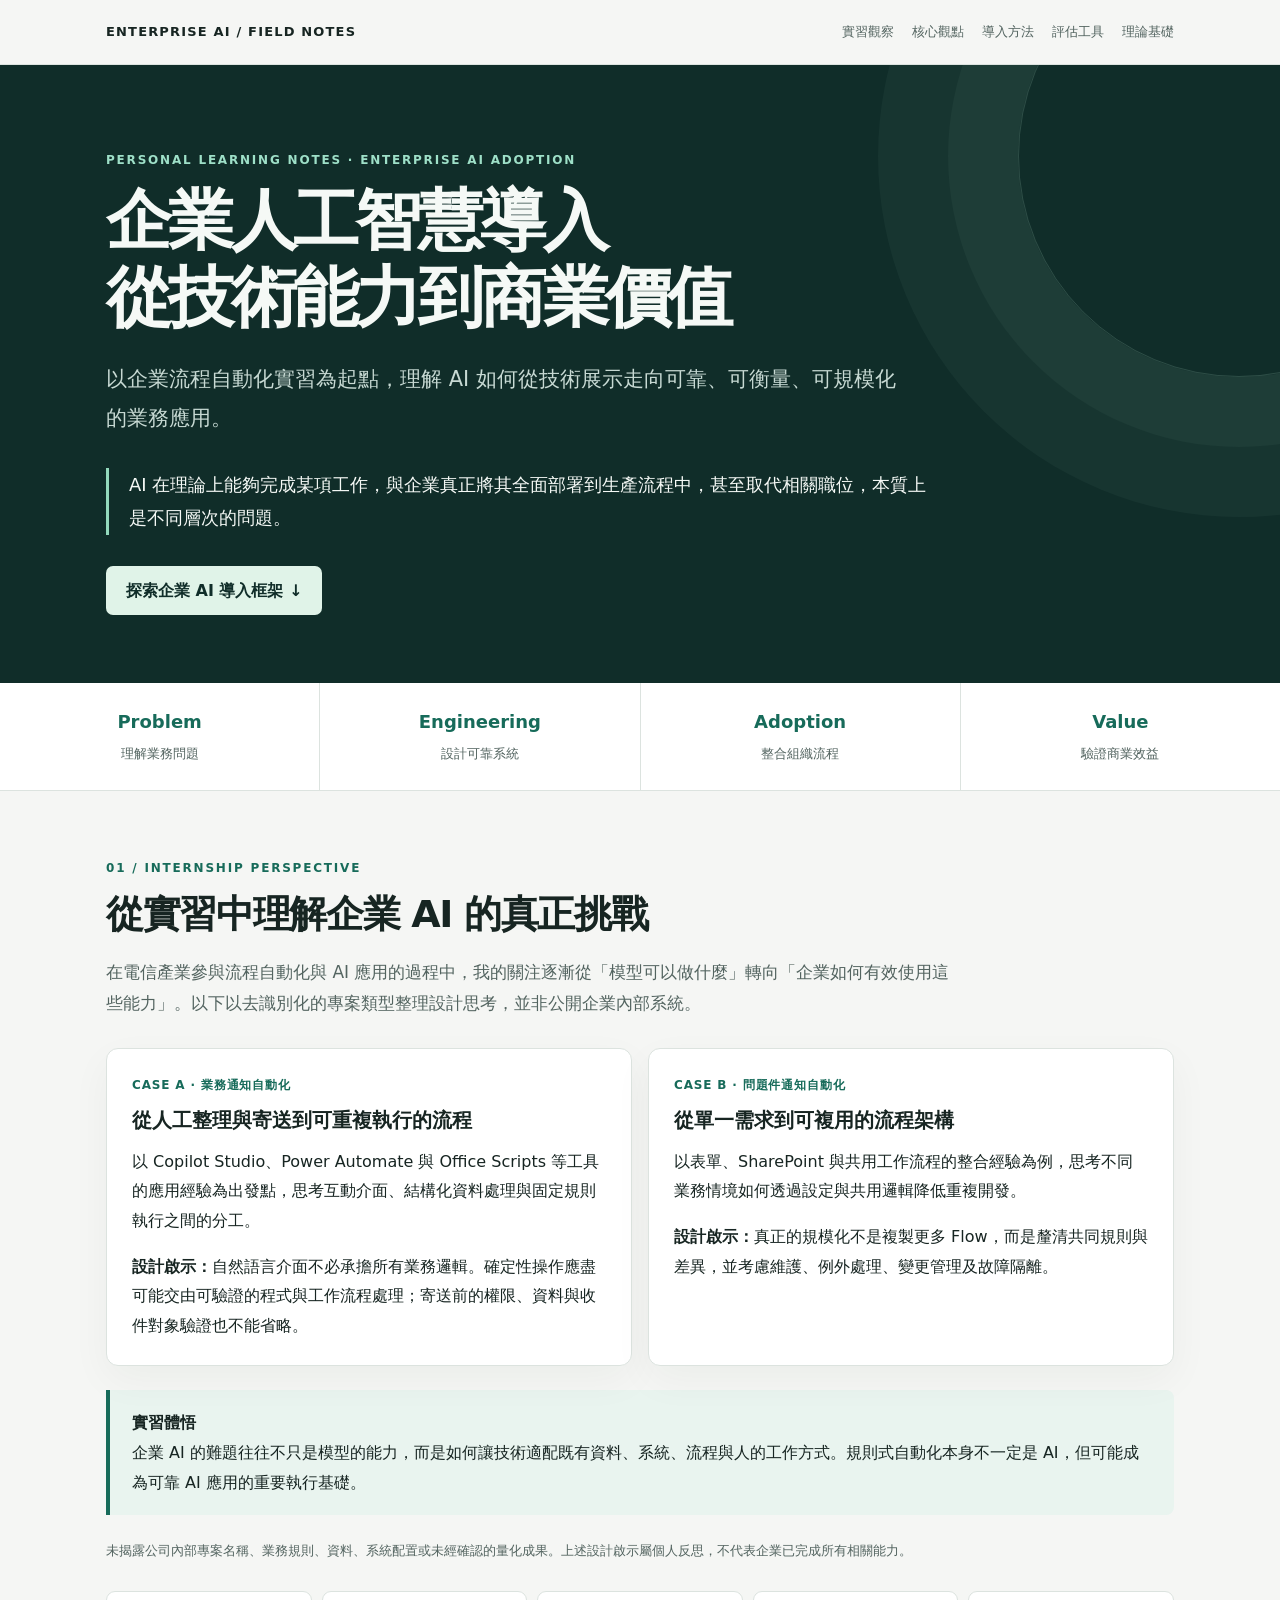
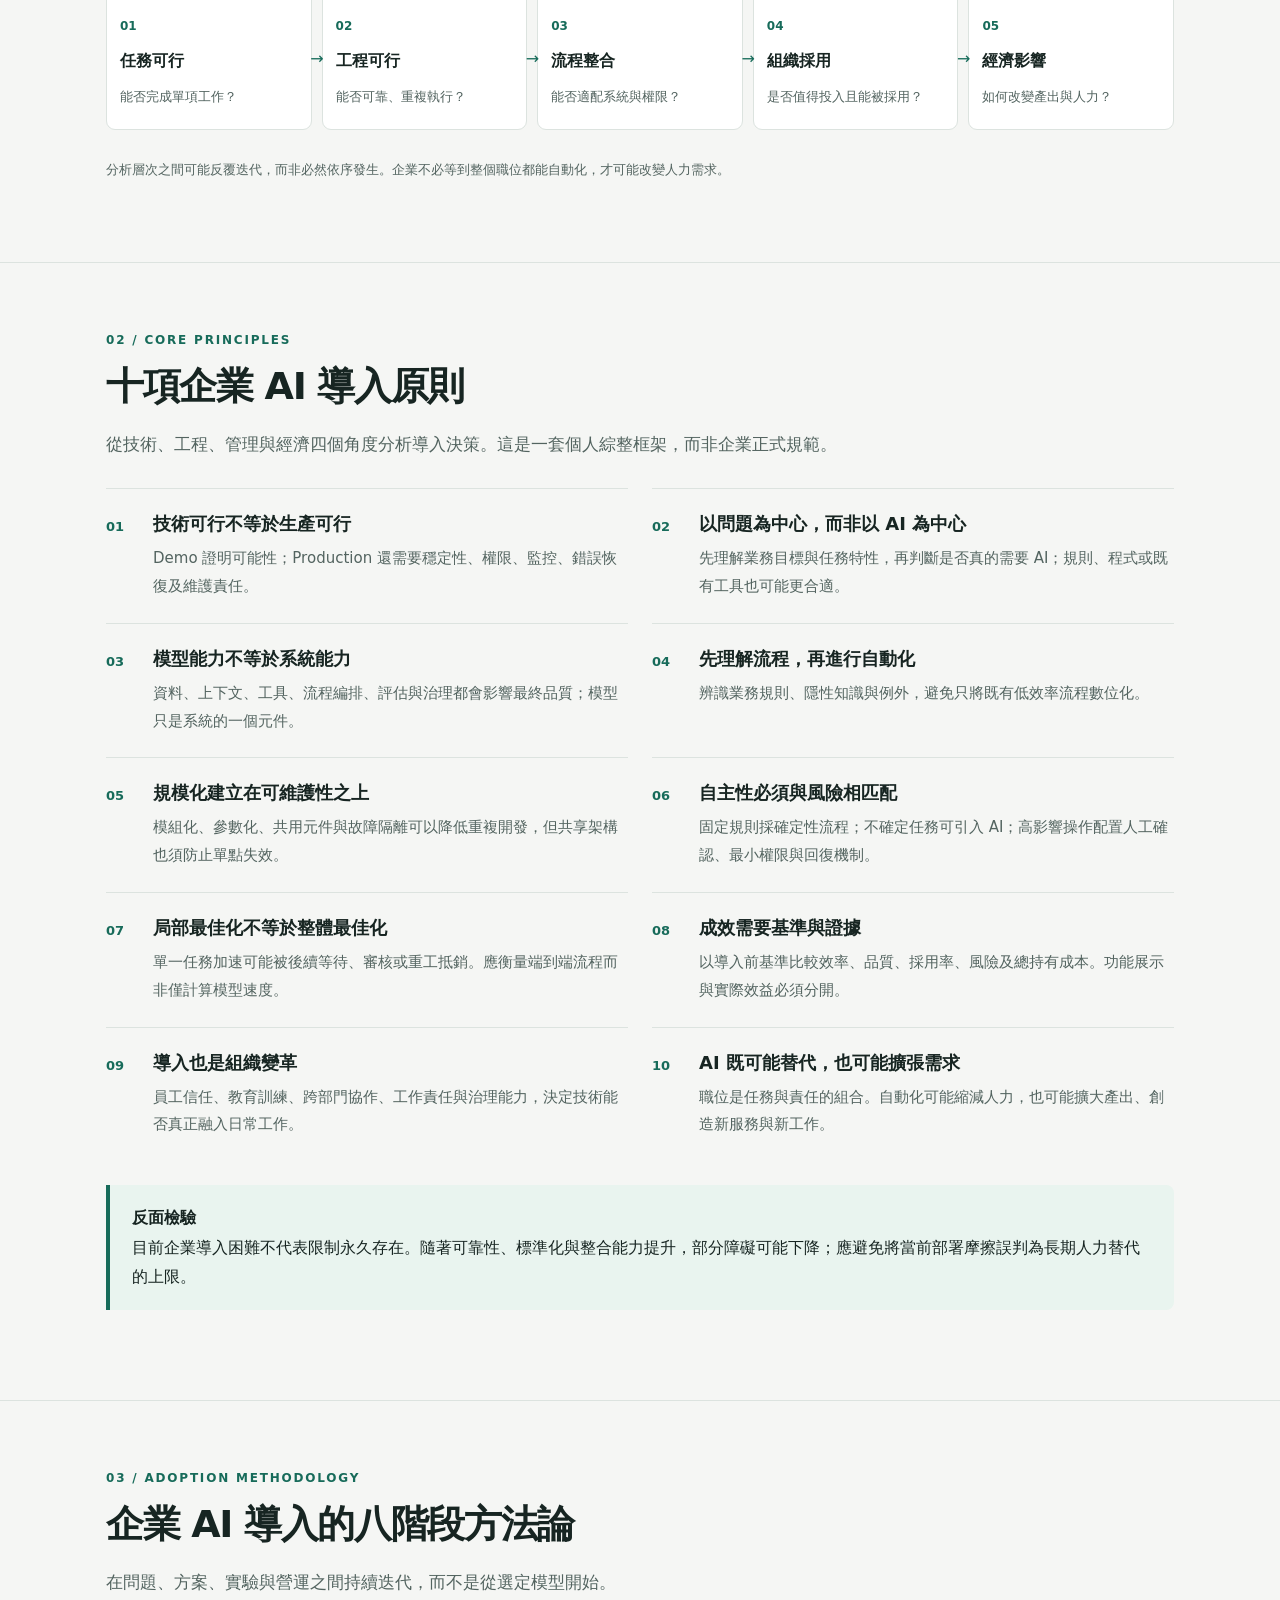
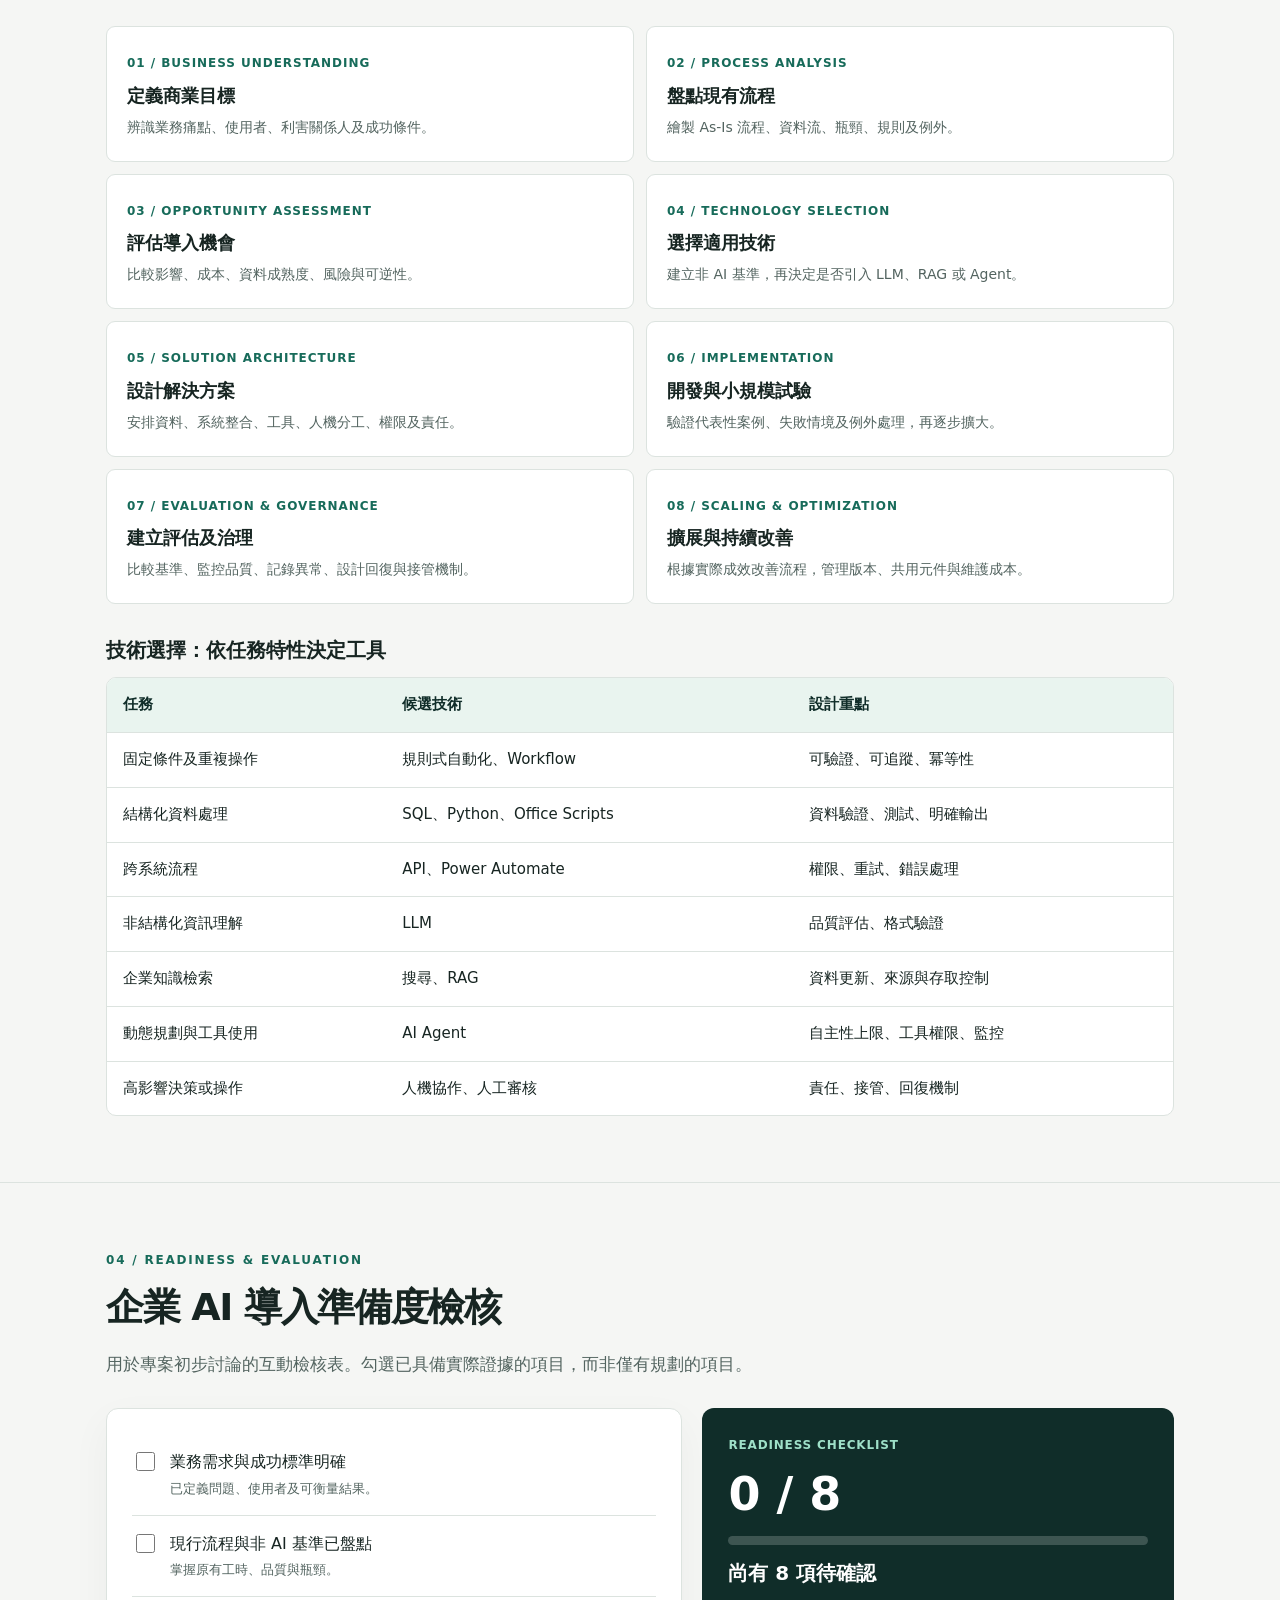
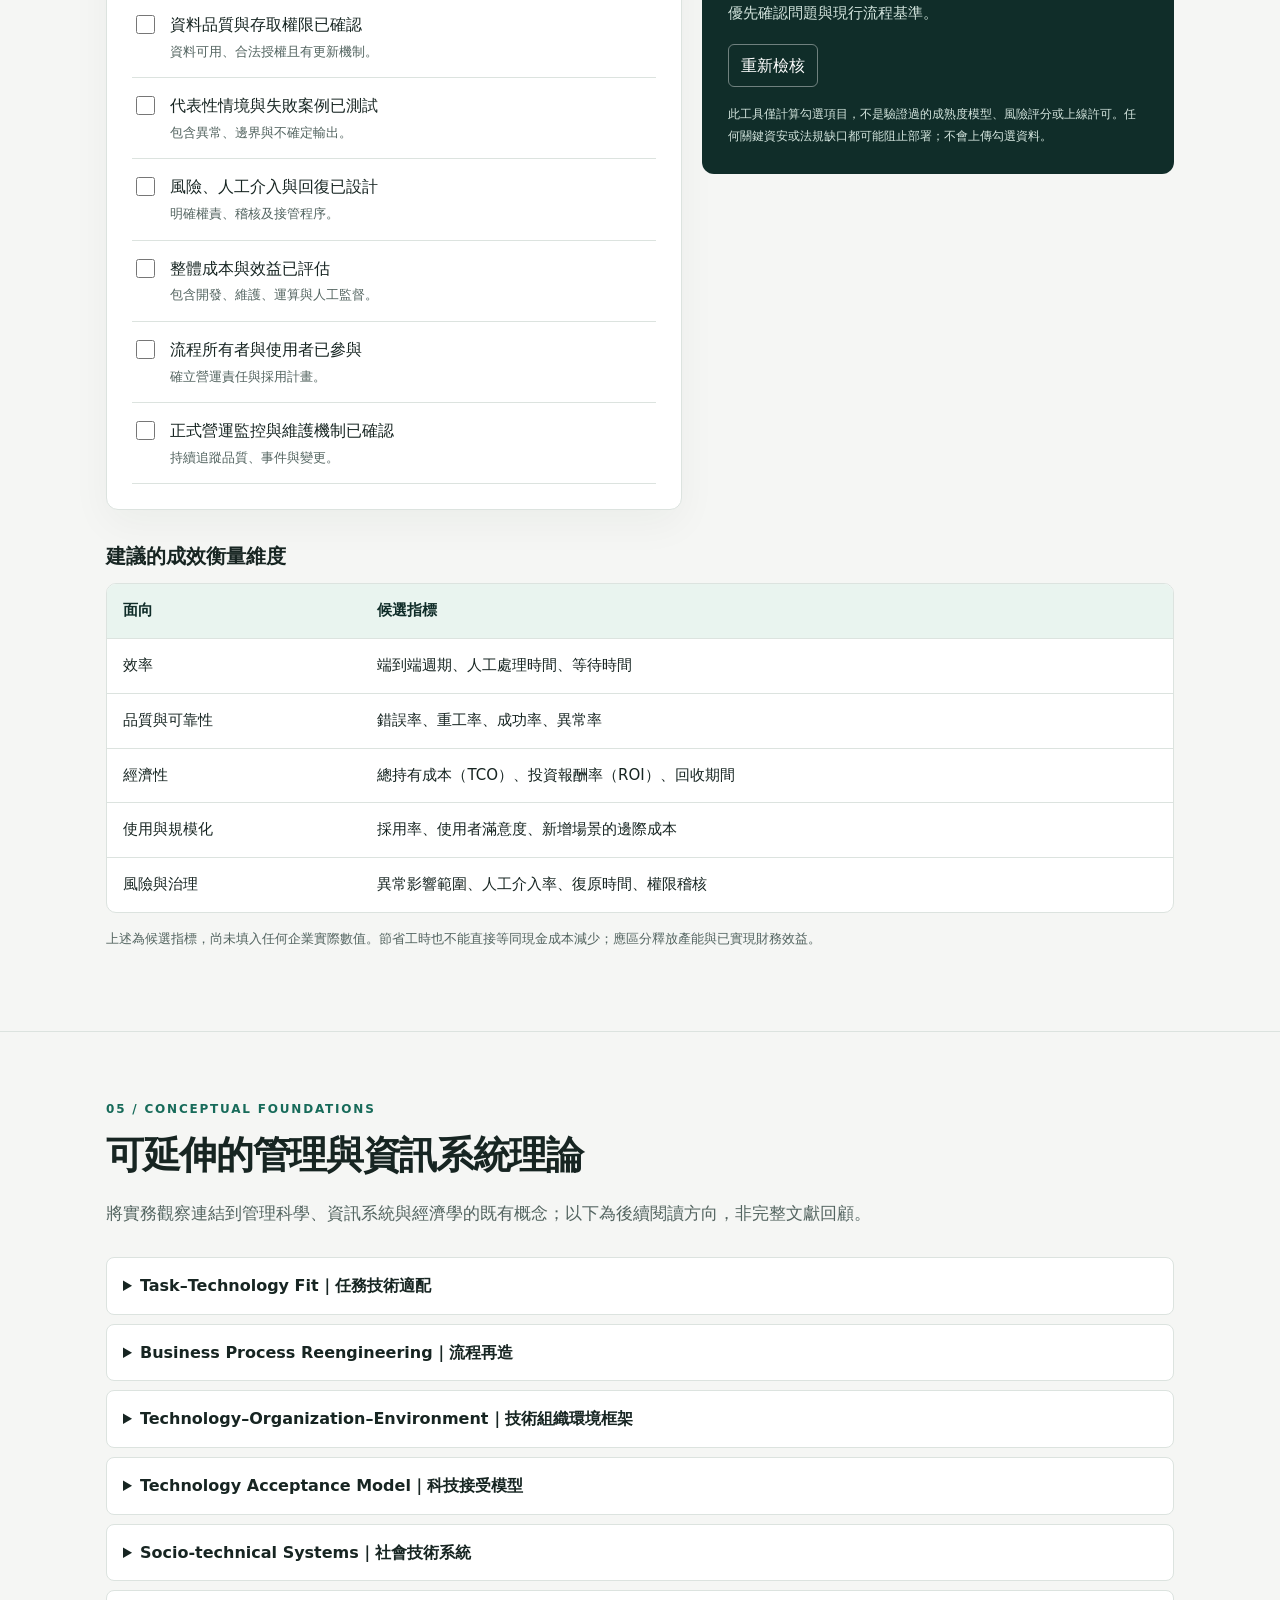
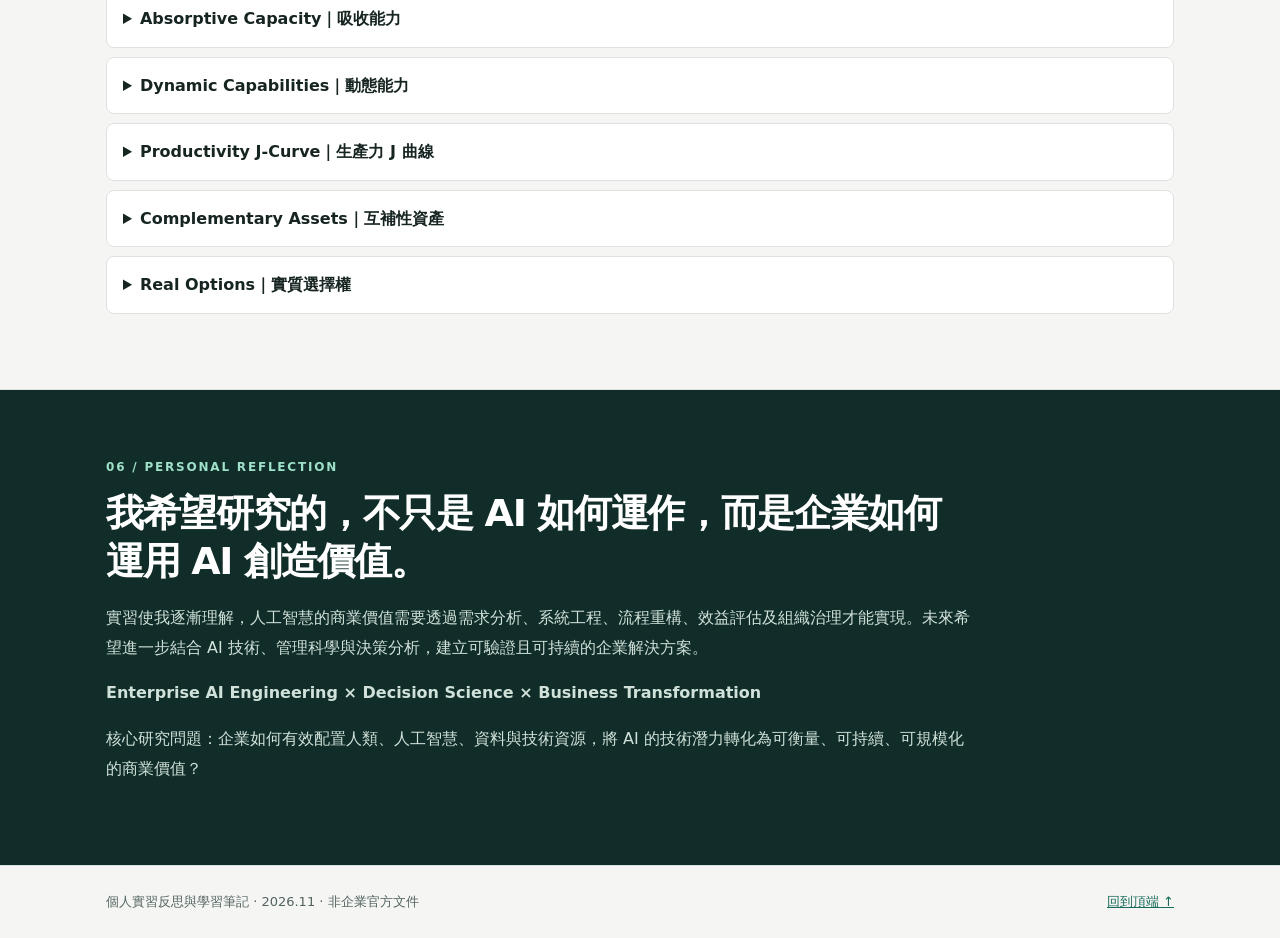
==== enterprise-ai/index.html @ 4b0442d2 "Add enterprise AI adoption reflection and interactive readiness guide" ====
<!doctype html>
<html lang="zh-Hant">
<head>
<meta charset="utf-8"><meta name="viewport" content="width=device-width,initial-scale=1">
<title>企業 AI 導入｜從技術能力到商業價值</title>
<meta name="description" content="從企業流程自動化實習出發，探討人工智慧導入、系統設計、組織變革與商業價值。">
<style>
:root{color-scheme:light;--bg:#f5f6f4;--paper:#fff;--ink:#172522;--muted:#536460;--line:#dce3df;--accent:#176b5a;--dark:#102d29;--pale:#e9f4ef;--warm:#9c5a27;--shadow:0 14px 40px #1725220b}
*{box-sizing:border-box}html{scroll-behavior:smooth;scroll-padding-top:80px}body{margin:0;font:16px/1.85 system-ui,-apple-system,"Noto Sans TC","Microsoft JhengHei",sans-serif;background:var(--bg);color:var(--ink)}a{color:var(--accent)}button,input,select{font:inherit}button:focus-visible,a:focus-visible,input:focus-visible{outline:3px solid #c88640;outline-offset:3px}.wrap{max-width:1120px;margin:auto;padding:0 26px}.top{position:sticky;top:0;z-index:5;background:#f5f6f4f5;border-bottom:1px solid var(--line);backdrop-filter:blur(12px)}.nav{display:flex;justify-content:space-between;align-items:center;gap:20px;min-height:64px}.brand{font-size:13px;font-weight:800;letter-spacing:.09em;color:var(--ink);text-decoration:none;white-space:nowrap}.links{display:flex;gap:18px;overflow:auto;white-space:nowrap}.links a{font-size:13px;color:var(--muted);text-decoration:none}.links a:hover{color:var(--accent)}.hero{background:var(--dark);color:#f5f9f6;padding:84px 0 68px;position:relative;overflow:hidden}.hero:after{content:"";position:absolute;width:440px;height:440px;border:1px solid #bfe9d32b;border-radius:50%;right:-180px;top:-130px;box-shadow:0 0 0 70px #bfe9d30b,0 0 0 140px #bfe9d30a;pointer-events:none}.hero .wrap{position:relative;z-index:1}.eyebrow{font-size:12px;letter-spacing:.15em;text-transform:uppercase;font-weight:800;color:var(--accent);margin:0 0 12px}.hero .eyebrow{color:#9ee0c8}.hero h1{font-size:clamp(34px,6vw,66px);letter-spacing:-.055em;line-height:1.16;margin:12px 0 24px;max-width:890px}.hero .sub{font-size:clamp(17px,2.2vw,21px);max-width:790px;color:#c7d9d3}.hero .thesis{border-left:3px solid #93d9bc;padding-left:20px;max-width:830px;margin-top:30px;font-size:18px}.hero .cta{display:inline-block;background:#e0f3e8;color:var(--dark);padding:10px 20px;border-radius:7px;font-weight:750;text-decoration:none;margin-top:15px}.strip{display:grid;grid-template-columns:repeat(4,1fr);gap:1px;background:var(--line);border-bottom:1px solid var(--line)}.strip div{background:var(--paper);padding:22px;text-align:center}.strip b{display:block;color:var(--accent);font-size:18px}.strip small{color:var(--muted)}section{padding:66px 0;border-bottom:1px solid var(--line)}h2{font-size:clamp(26px,4vw,38px);line-height:1.25;letter-spacing:-.035em;margin:0 0 18px}h3{font-size:20px;line-height:1.45;margin:0 0 12px}p{margin:0 0 16px}.lede{max-width:850px;color:var(--muted);font-size:17px;margin-bottom:28px}.grid{display:grid;grid-template-columns:repeat(2,minmax(0,1fr));gap:16px}.card{background:var(--paper);border:1px solid var(--line);border-radius:12px;padding:25px;box-shadow:var(--shadow)}.card p:last-child{margin-bottom:0}.tag{font-size:12px;color:var(--accent);letter-spacing:.07em;font-weight:800;display:block;margin-bottom:10px}.note{font-size:13px;color:var(--muted);margin:14px 0}.callout{border-left:4px solid var(--accent);padding:18px 22px;background:var(--pale);margin:24px 0;border-radius:0 8px 8px 0}.callout p:last-child{margin:0}.flow{display:grid;grid-template-columns:repeat(5,minmax(0,1fr));gap:10px;margin:28px 0}.step{background:var(--paper);border:1px solid var(--line);padding:18px 13px;border-radius:9px;position:relative}.step .num{font-size:12px;color:var(--accent);font-weight:800}.step b{display:block;margin:6px 0}.step small{color:var(--muted);font-size:13px}.step:not(:last-child):after{content:"→";position:absolute;right:-13px;top:38%;color:var(--accent);z-index:1}.tablewrap{overflow:auto;border:1px solid var(--line);border-radius:10px;background:white}table{border-collapse:collapse;width:100%;font-size:15px;min-width:560px}th,td{padding:13px 16px;text-align:left;vertical-align:top;border-bottom:1px solid var(--line)}th{background:var(--pale);color:var(--dark)}tr:last-child td{border:0}.principles{display:grid;grid-template-columns:repeat(2,minmax(0,1fr));gap:0 24px}.principle{border-top:1px solid var(--line);padding:22px 0;display:grid;grid-template-columns:35px 1fr;gap:12px}.principle .n{font-size:13px;font-weight:800;color:var(--accent);padding-top:4px}.principle h3{font-size:18px;margin:0 0 8px}.principle p{font-size:15px;margin:0;color:var(--muted)}.road{display:grid;grid-template-columns:repeat(2,minmax(0,1fr));gap:12px}.road article{background:white;padding:20px;border:1px solid var(--line);border-radius:9px}.road strong{color:var(--accent);font-size:12px;letter-spacing:.08em}.road h3{margin:6px 0;font-size:18px}.road p{margin:0;font-size:14px;color:var(--muted)}.tool{display:grid;grid-template-columns:1.1fr .9fr;gap:20px;align-items:start}.check label{display:flex;gap:12px;align-items:flex-start;padding:13px 0;border-bottom:1px solid var(--line);cursor:pointer}.check input{width:19px;height:19px;accent-color:var(--accent);margin-top:5px;flex:none}.check span{display:block}.check small{display:block;color:var(--muted)}.result{background:var(--dark);color:white;padding:26px;border-radius:12px}.result .score{font-size:46px;line-height:1.2;font-weight:750;font-variant-numeric:tabular-nums}.track{height:9px;background:#ffffff30;border-radius:8px;margin:14px 0;overflow:hidden}.fill{height:100%;width:0;background:#9ee0c8;transition:width .2s}.result p{color:#d5e6df;font-size:15px}.result button{border:1px solid #ffffff66;background:transparent;color:white;border-radius:6px;padding:6px 12px;cursor:pointer}.theories details{background:white;border:1px solid var(--line);border-radius:8px;padding:13px 16px;margin:9px 0}.theories summary{cursor:pointer;font-weight:700}.theories p{color:var(--muted);margin:9px 0 0;font-size:15px}.theories small{color:var(--muted)}.closing{background:var(--dark);color:white}.closing .eyebrow{color:#9ee0c8}.closing p{color:#d0e1d9;max-width:870px}.closing h2{max-width:850px}.foot{padding:24px 0;color:var(--muted);font-size:13px}.foot .wrap{display:flex;justify-content:space-between;gap:15px;flex-wrap:wrap}
@media(max-width:740px){.wrap{padding:0 18px}.nav{align-items:flex-start;flex-direction:column;gap:0;padding:10px 18px}.links{width:100%;padding:6px 0;gap:16px}html{scroll-padding-top:105px}.hero{padding:54px 0 44px}.strip{grid-template-columns:repeat(2,1fr)}.strip div{padding:15px}.grid,.principles,.road,.tool{grid-template-columns:1fr}.flow{grid-template-columns:1fr}.step:not(:last-child):after{content:"↓";right:20px;top:auto;bottom:-19px}.step{padding:12px 18px}section{padding:42px 0}.card{padding:20px}}
@media(prefers-reduced-motion:reduce){html{scroll-behavior:auto}.fill{transition:none}}
</style></head>
<body id="top"><header class="top"><nav class="wrap nav" aria-label="主要導覽"><a class="brand" href="#top">ENTERPRISE AI / FIELD NOTES</a><div class="links"><a href="#experience">實習觀察</a><a href="#principles">核心觀點</a><a href="#framework">導入方法</a><a href="#evaluation">評估工具</a><a href="#theory">理論基礎</a></div></nav></header>
<main>
<div class="hero"><div class="wrap"><p class="eyebrow">Personal learning notes · Enterprise AI adoption</p><h1>企業人工智慧導入<br>從技術能力到商業價值</h1><p class="sub">以企業流程自動化實習為起點，理解 AI 如何從技術展示走向可靠、可衡量、可規模化的業務應用。</p><p class="thesis">AI 在理論上能夠完成某項工作，與企業真正將其全面部署到生產流程中，甚至取代相關職位，本質上是不同層次的問題。</p><a class="cta" href="#framework">探索企業 AI 導入框架 ↓</a></div></div>
<div class="strip"><div><b>Problem</b><small>理解業務問題</small></div><div><b>Engineering</b><small>設計可靠系統</small></div><div><b>Adoption</b><small>整合組織流程</small></div><div><b>Value</b><small>驗證商業效益</small></div></div>
<section id="experience"><div class="wrap"><p class="eyebrow">01 / Internship perspective</p><h2>從實習中理解企業 AI 的真正挑戰</h2><p class="lede">在電信產業參與流程自動化與 AI 應用的過程中，我的關注逐漸從「模型可以做什麼」轉向「企業如何有效使用這些能力」。以下以去識別化的專案類型整理設計思考，並非公開企業內部系統。</p>
<div class="grid"><article class="card"><span class="tag">CASE A · 業務通知自動化</span><h3>從人工整理與寄送到可重複執行的流程</h3><p>以 Copilot Studio、Power Automate 與 Office Scripts 等工具的應用經驗為出發點，思考互動介面、結構化資料處理與固定規則執行之間的分工。</p><p><b>設計啟示：</b>自然語言介面不必承擔所有業務邏輯。確定性操作應盡可能交由可驗證的程式與工作流程處理；寄送前的權限、資料與收件對象驗證也不能省略。</p></article><article class="card"><span class="tag">CASE B · 問題件通知自動化</span><h3>從單一需求到可複用的流程架構</h3><p>以表單、SharePoint 與共用工作流程的整合經驗為例，思考不同業務情境如何透過設定與共用邏輯降低重複開發。</p><p><b>設計啟示：</b>真正的規模化不是複製更多 Flow，而是釐清共同規則與差異，並考慮維護、例外處理、變更管理及故障隔離。</p></article></div>
<div class="callout"><b>實習體悟</b><p>企業 AI 的難題往往不只是模型的能力，而是如何讓技術適配既有資料、系統、流程與人的工作方式。規則式自動化本身不一定是 AI，但可能成為可靠 AI 應用的重要執行基礎。</p></div>
<p class="note">未揭露公司內部專案名稱、業務規則、資料、系統配置或未經確認的量化成果。上述設計啟示屬個人反思，不代表企業已完成所有相關能力。</p>
<div class="flow" aria-label="從技術能力到職位影響的五個層次"><div class="step"><span class="num">01</span><b>任務可行</b><small>能否完成單項工作？</small></div><div class="step"><span class="num">02</span><b>工程可行</b><small>能否可靠、重複執行？</small></div><div class="step"><span class="num">03</span><b>流程整合</b><small>能否適配系統與權限？</small></div><div class="step"><span class="num">04</span><b>組織採用</b><small>是否值得投入且能被採用？</small></div><div class="step"><span class="num">05</span><b>經濟影響</b><small>如何改變產出與人力？</small></div></div>
<p class="note">分析層次之間可能反覆迭代，而非必然依序發生。企業不必等到整個職位都能自動化，才可能改變人力需求。</p></div></section>
<section id="principles"><div class="wrap"><p class="eyebrow">02 / Core principles</p><h2>十項企業 AI 導入原則</h2><p class="lede">從技術、工程、管理與經濟四個角度分析導入決策。這是一套個人綜整框架，而非企業正式規範。</p>
<div class="principles">
<article class="principle"><span class="n">01</span><div><h3>技術可行不等於生產可行</h3><p>Demo 證明可能性；Production 還需要穩定性、權限、監控、錯誤恢復及維護責任。</p></div></article>
<article class="principle"><span class="n">02</span><div><h3>以問題為中心，而非以 AI 為中心</h3><p>先理解業務目標與任務特性，再判斷是否真的需要 AI；規則、程式或既有工具也可能更合適。</p></div></article>
<article class="principle"><span class="n">03</span><div><h3>模型能力不等於系統能力</h3><p>資料、上下文、工具、流程編排、評估與治理都會影響最終品質；模型只是系統的一個元件。</p></div></article>
<article class="principle"><span class="n">04</span><div><h3>先理解流程，再進行自動化</h3><p>辨識業務規則、隱性知識與例外，避免只將既有低效率流程數位化。</p></div></article>
<article class="principle"><span class="n">05</span><div><h3>規模化建立在可維護性之上</h3><p>模組化、參數化、共用元件與故障隔離可以降低重複開發，但共享架構也須防止單點失效。</p></div></article>
<article class="principle"><span class="n">06</span><div><h3>自主性必須與風險相匹配</h3><p>固定規則採確定性流程；不確定任務可引入 AI；高影響操作配置人工確認、最小權限與回復機制。</p></div></article>
<article class="principle"><span class="n">07</span><div><h3>局部最佳化不等於整體最佳化</h3><p>單一任務加速可能被後續等待、審核或重工抵銷。應衡量端到端流程而非僅計算模型速度。</p></div></article>
<article class="principle"><span class="n">08</span><div><h3>成效需要基準與證據</h3><p>以導入前基準比較效率、品質、採用率、風險及總持有成本。功能展示與實際效益必須分開。</p></div></article>
<article class="principle"><span class="n">09</span><div><h3>導入也是組織變革</h3><p>員工信任、教育訓練、跨部門協作、工作責任與治理能力，決定技術能否真正融入日常工作。</p></div></article>
<article class="principle"><span class="n">10</span><div><h3>AI 既可能替代，也可能擴張需求</h3><p>職位是任務與責任的組合。自動化可能縮減人力，也可能擴大產出、創造新服務與新工作。</p></div></article>
</div><div class="callout"><b>反面檢驗</b><p>目前企業導入困難不代表限制永久存在。隨著可靠性、標準化與整合能力提升，部分障礙可能下降；應避免將當前部署摩擦誤判為長期人力替代的上限。</p></div></div></section>
<section id="framework"><div class="wrap"><p class="eyebrow">03 / Adoption methodology</p><h2>企業 AI 導入的八階段方法論</h2><p class="lede">在問題、方案、實驗與營運之間持續迭代，而不是從選定模型開始。</p><div class="road">
<article><strong>01 / BUSINESS UNDERSTANDING</strong><h3>定義商業目標</h3><p>辨識業務痛點、使用者、利害關係人及成功條件。</p></article>
<article><strong>02 / PROCESS ANALYSIS</strong><h3>盤點現有流程</h3><p>繪製 As-Is 流程、資料流、瓶頸、規則及例外。</p></article>
<article><strong>03 / OPPORTUNITY ASSESSMENT</strong><h3>評估導入機會</h3><p>比較影響、成本、資料成熟度、風險與可逆性。</p></article>
<article><strong>04 / TECHNOLOGY SELECTION</strong><h3>選擇適用技術</h3><p>建立非 AI 基準，再決定是否引入 LLM、RAG 或 Agent。</p></article>
<article><strong>05 / SOLUTION ARCHITECTURE</strong><h3>設計解決方案</h3><p>安排資料、系統整合、工具、人機分工、權限及責任。</p></article>
<article><strong>06 / IMPLEMENTATION</strong><h3>開發與小規模試驗</h3><p>驗證代表性案例、失敗情境及例外處理，再逐步擴大。</p></article>
<article><strong>07 / EVALUATION & GOVERNANCE</strong><h3>建立評估及治理</h3><p>比較基準、監控品質、記錄異常、設計回復與接管機制。</p></article>
<article><strong>08 / SCALING & OPTIMIZATION</strong><h3>擴展與持續改善</h3><p>根據實際成效改善流程，管理版本、共用元件與維護成本。</p></article>
</div><h3 style="margin-top:32px">技術選擇：依任務特性決定工具</h3><div class="tablewrap"><table><thead><tr><th scope="col">任務</th><th scope="col">候選技術</th><th scope="col">設計重點</th></tr></thead><tbody><tr><td>固定條件及重複操作</td><td>規則式自動化、Workflow</td><td>可驗證、可追蹤、冪等性</td></tr><tr><td>結構化資料處理</td><td>SQL、Python、Office Scripts</td><td>資料驗證、測試、明確輸出</td></tr><tr><td>跨系統流程</td><td>API、Power Automate</td><td>權限、重試、錯誤處理</td></tr><tr><td>非結構化資訊理解</td><td>LLM</td><td>品質評估、格式驗證</td></tr><tr><td>企業知識檢索</td><td>搜尋、RAG</td><td>資料更新、來源與存取控制</td></tr><tr><td>動態規劃與工具使用</td><td>AI Agent</td><td>自主性上限、工具權限、監控</td></tr><tr><td>高影響決策或操作</td><td>人機協作、人工審核</td><td>責任、接管、回復機制</td></tr></tbody></table></div></div></section>
<section id="evaluation"><div class="wrap"><p class="eyebrow">04 / Readiness & evaluation</p><h2>企業 AI 導入準備度檢核</h2><p class="lede">用於專案初步討論的互動檢核表。勾選已具備實際證據的項目，而非僅有規劃的項目。</p><div class="tool"><div class="card check" id="checklist">
<label><input type="checkbox"><span>業務需求與成功標準明確<small>已定義問題、使用者及可衡量結果。</small></span></label>
<label><input type="checkbox"><span>現行流程與非 AI 基準已盤點<small>掌握原有工時、品質與瓶頸。</small></span></label>
<label><input type="checkbox"><span>資料品質與存取權限已確認<small>資料可用、合法授權且有更新機制。</small></span></label>
<label><input type="checkbox"><span>代表性情境與失敗案例已測試<small>包含異常、邊界與不確定輸出。</small></span></label>
<label><input type="checkbox"><span>風險、人工介入與回復已設計<small>明確權責、稽核及接管程序。</small></span></label>
<label><input type="checkbox"><span>整體成本與效益已評估<small>包含開發、維護、運算與人工監督。</small></span></label>
<label><input type="checkbox"><span>流程所有者與使用者已參與<small>確立營運責任與採用計畫。</small></span></label>
<label><input type="checkbox"><span>正式營運監控與維護機制已確認<small>持續追蹤品質、事件與變更。</small></span></label>
</div><aside class="result" aria-live="polite"><span class="tag" style="color:#9ee0c8">READINESS CHECKLIST</span><div class="score" id="score">0 / 8</div><div class="track" aria-hidden="true"><div class="fill" id="fill"></div></div><h3 id="status">尚有準備事項待確認</h3><p id="hint">先確認問題與流程基準，再評估其他項目。</p><button id="reset" type="button">重新檢核</button><p style="margin:16px 0 0;font-size:12px">此工具僅計算勾選項目，不是驗證過的成熟度模型、風險評分或上線許可。任何關鍵資安或法規缺口都可能阻止部署；不會上傳勾選資料。</p></aside></div>
<h3 style="margin-top:32px">建議的成效衡量維度</h3><div class="tablewrap"><table><thead><tr><th scope="col">面向</th><th scope="col">候選指標</th></tr></thead><tbody><tr><td>效率</td><td>端到端週期、人工處理時間、等待時間</td></tr><tr><td>品質與可靠性</td><td>錯誤率、重工率、成功率、異常率</td></tr><tr><td>經濟性</td><td>總持有成本（TCO）、投資報酬率（ROI）、回收期間</td></tr><tr><td>使用與規模化</td><td>採用率、使用者滿意度、新增場景的邊際成本</td></tr><tr><td>風險與治理</td><td>異常影響範圍、人工介入率、復原時間、權限稽核</td></tr></tbody></table></div><p class="note">上述為候選指標，尚未填入任何企業實際數值。節省工時也不能直接等同現金成本減少；應區分釋放產能與已實現財務效益。</p></div></section>
<section id="theory"><div class="wrap"><p class="eyebrow">05 / Conceptual foundations</p><h2>可延伸的管理與資訊系統理論</h2><p class="lede">將實務觀察連結到管理科學、資訊系統與經濟學的既有概念；以下為後續閱讀方向，非完整文獻回顧。</p><div class="theories">
<details><summary>Task–Technology Fit｜任務技術適配</summary><p>技術價值取決於其能力與任務需求的契合程度。對應企業 AI 的場景選擇與技術取捨。</p><small>Goodhue & Thompson (1995)</small></details>
<details><summary>Business Process Reengineering｜流程再造</summary><p>重新設計端到端流程，而非僅將既有步驟自動化。</p><small>Hammer (1990)</small></details>
<details><summary>Technology–Organization–Environment｜技術組織環境框架</summary><p>從技術條件、組織能力及外部環境分析企業採用行為。</p><small>Tornatzky & Fleischer (1990)</small></details>
<details><summary>Technology Acceptance Model｜科技接受模型</summary><p>從感知有用性與易用性理解員工採用系統的可能性。</p><small>Davis (1989)</small></details>
<details><summary>Socio-technical Systems｜社會技術系統</summary><p>技術與人員、制度和組織安排需要共同考慮。</p></details>
<details><summary>Absorptive Capacity｜吸收能力</summary><p>組織辨識、吸收與應用外部知識的能力會影響 AI 落地。</p><small>Cohen & Levinthal (1990)</small></details>
<details><summary>Dynamic Capabilities｜動態能力</summary><p>企業能否感知機會、掌握機會與重構資源，影響技術所創造的長期價值。</p><small>Teece, Pisano & Shuen (1997)</small></details>
<details><summary>Productivity J-Curve｜生產力 J 曲線</summary><p>互補性投資與組織調整可能造成短期生產力下降與較晚的效益釋放；並不保證所有導入成功。</p><small>Brynjolfsson, Rock & Syverson (2021)</small></details>
<details><summary>Complementary Assets｜互補性資產</summary><p>通用模型不必然帶來持久優勢，資料、流程、通路與領域專業可能是價值實現的必要條件。</p><small>Teece (1986)</small></details>
<details><summary>Real Options｜實質選擇權</summary><p>面對高度不確定性，可透過小規模試驗、分階段投資及停止條件保留調整彈性。</p></details>
</div></div></section>
<section class="closing"><div class="wrap"><p class="eyebrow">06 / Personal reflection</p><h2>我希望研究的，不只是 AI 如何運作，而是企業如何運用 AI 創造價值。</h2><p>實習使我逐漸理解，人工智慧的商業價值需要透過需求分析、系統工程、流程重構、效益評估及組織治理才能實現。未來希望進一步結合 AI 技術、管理科學與決策分析，建立可驗證且可持續的企業解決方案。</p><p><b>Enterprise AI Engineering × Decision Science × Business Transformation</b></p><p>核心研究問題：企業如何有效配置人類、人工智慧、資料與技術資源，將 AI 的技術潛力轉化為可衡量、可持續、可規模化的商業價值？</p></div></section>
</main><footer class="foot"><div class="wrap"><span>個人實習反思與學習筆記 · 2026.11 · 非企業官方文件</span><a href="#top">回到頂端 ↑</a></div></footer>
<script>
const checks=Array.from(document.querySelectorAll('#checklist input'));const score=document.getElementById('score'),fill=document.getElementById('fill'),status=document.getElementById('status'),hint=document.getElementById('hint');
function render(){const n=checks.filter(c=>c.checked).length;score.textContent=n+' / '+checks.length;fill.style.width=(n/checks.length*100)+'%';status.textContent=n===checks.length?'所有檢核項目已勾選':'尚有 '+(checks.length-n)+' 項待確認';hint.textContent=n===checks.length?'請進一步驗證證據、關鍵風險及正式審核要求，並非代表可直接上線。':!checks[0].checked||!checks[1].checked?'優先確認問題與現行流程基準。':!checks[2].checked||!checks[4].checked?'優先確認資料權限與風險治理。':'逐項補足剩餘證據，再評估是否進行下一階段。';}
checks.forEach(c=>c.addEventListener('change',render));document.getElementById('reset').addEventListener('click',()=>{checks.forEach(c=>c.checked=false);render();checks[0].focus();});render();
</script></body></html>
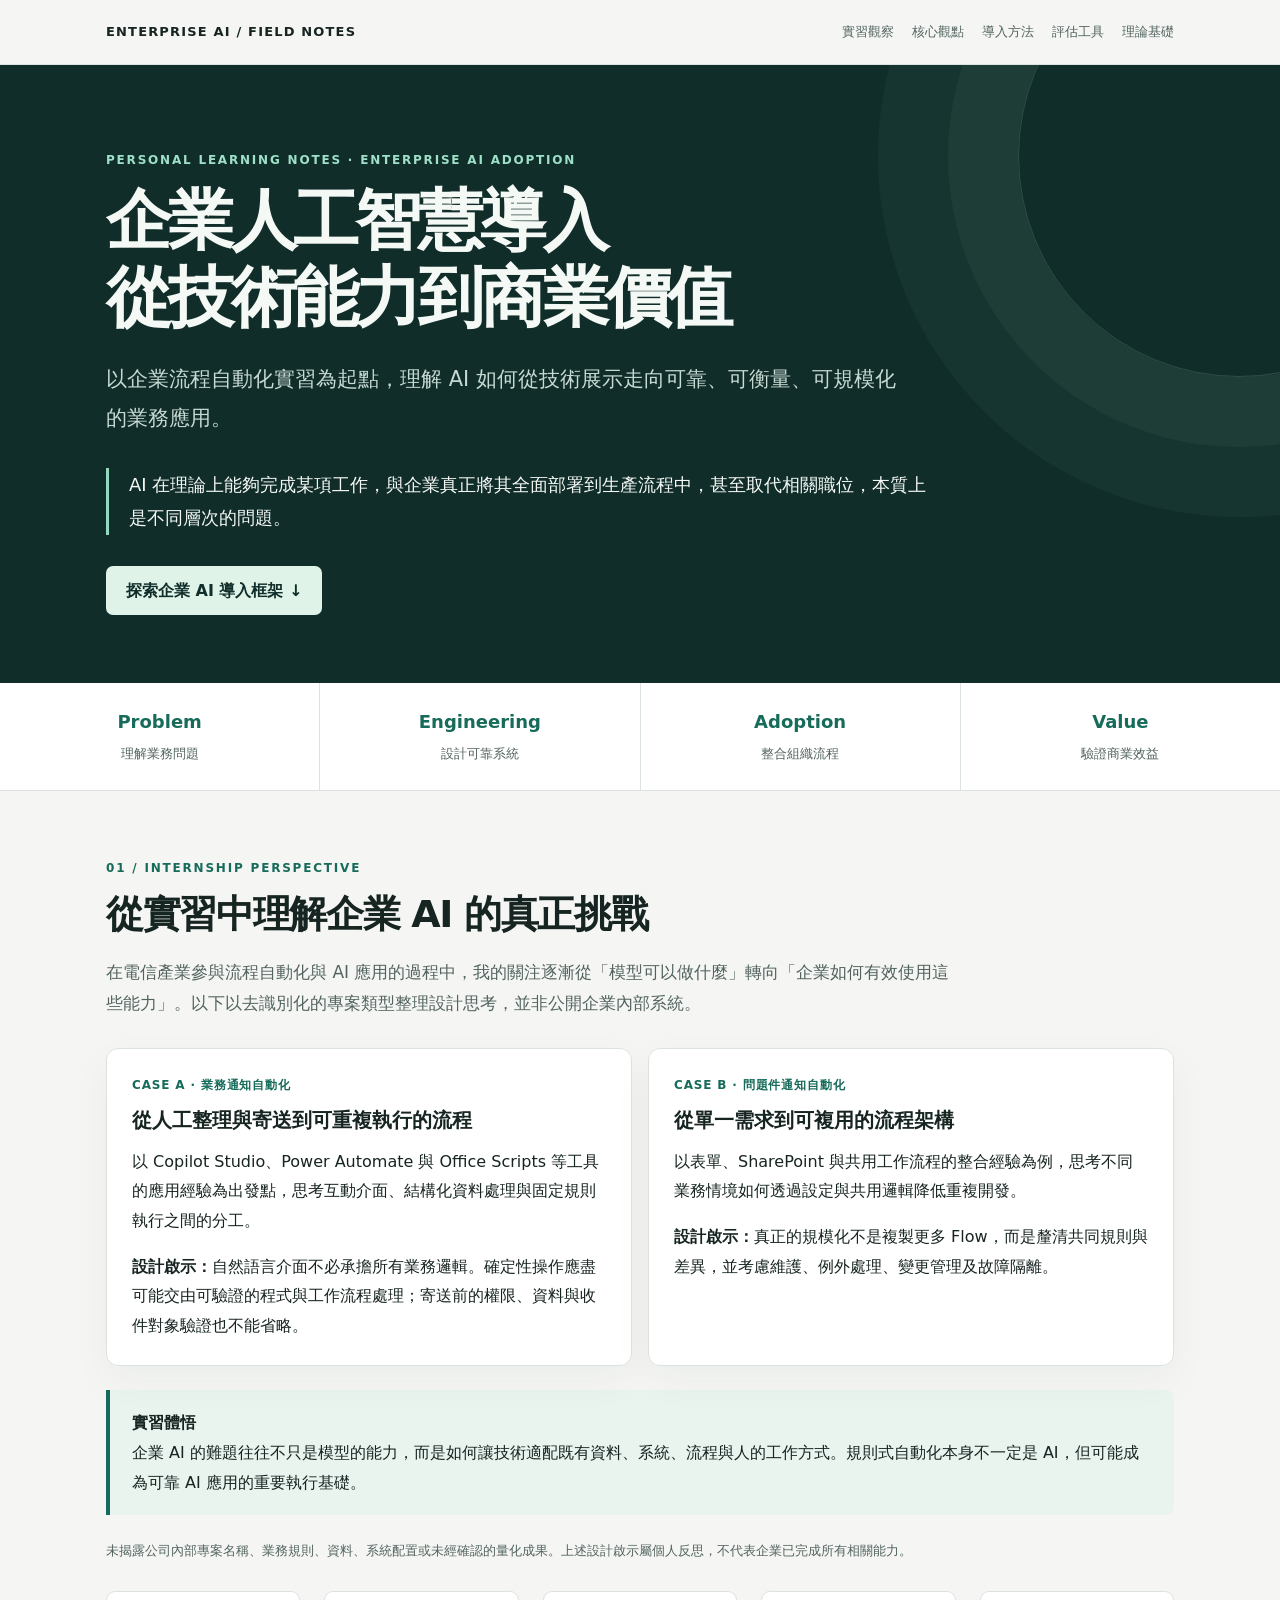
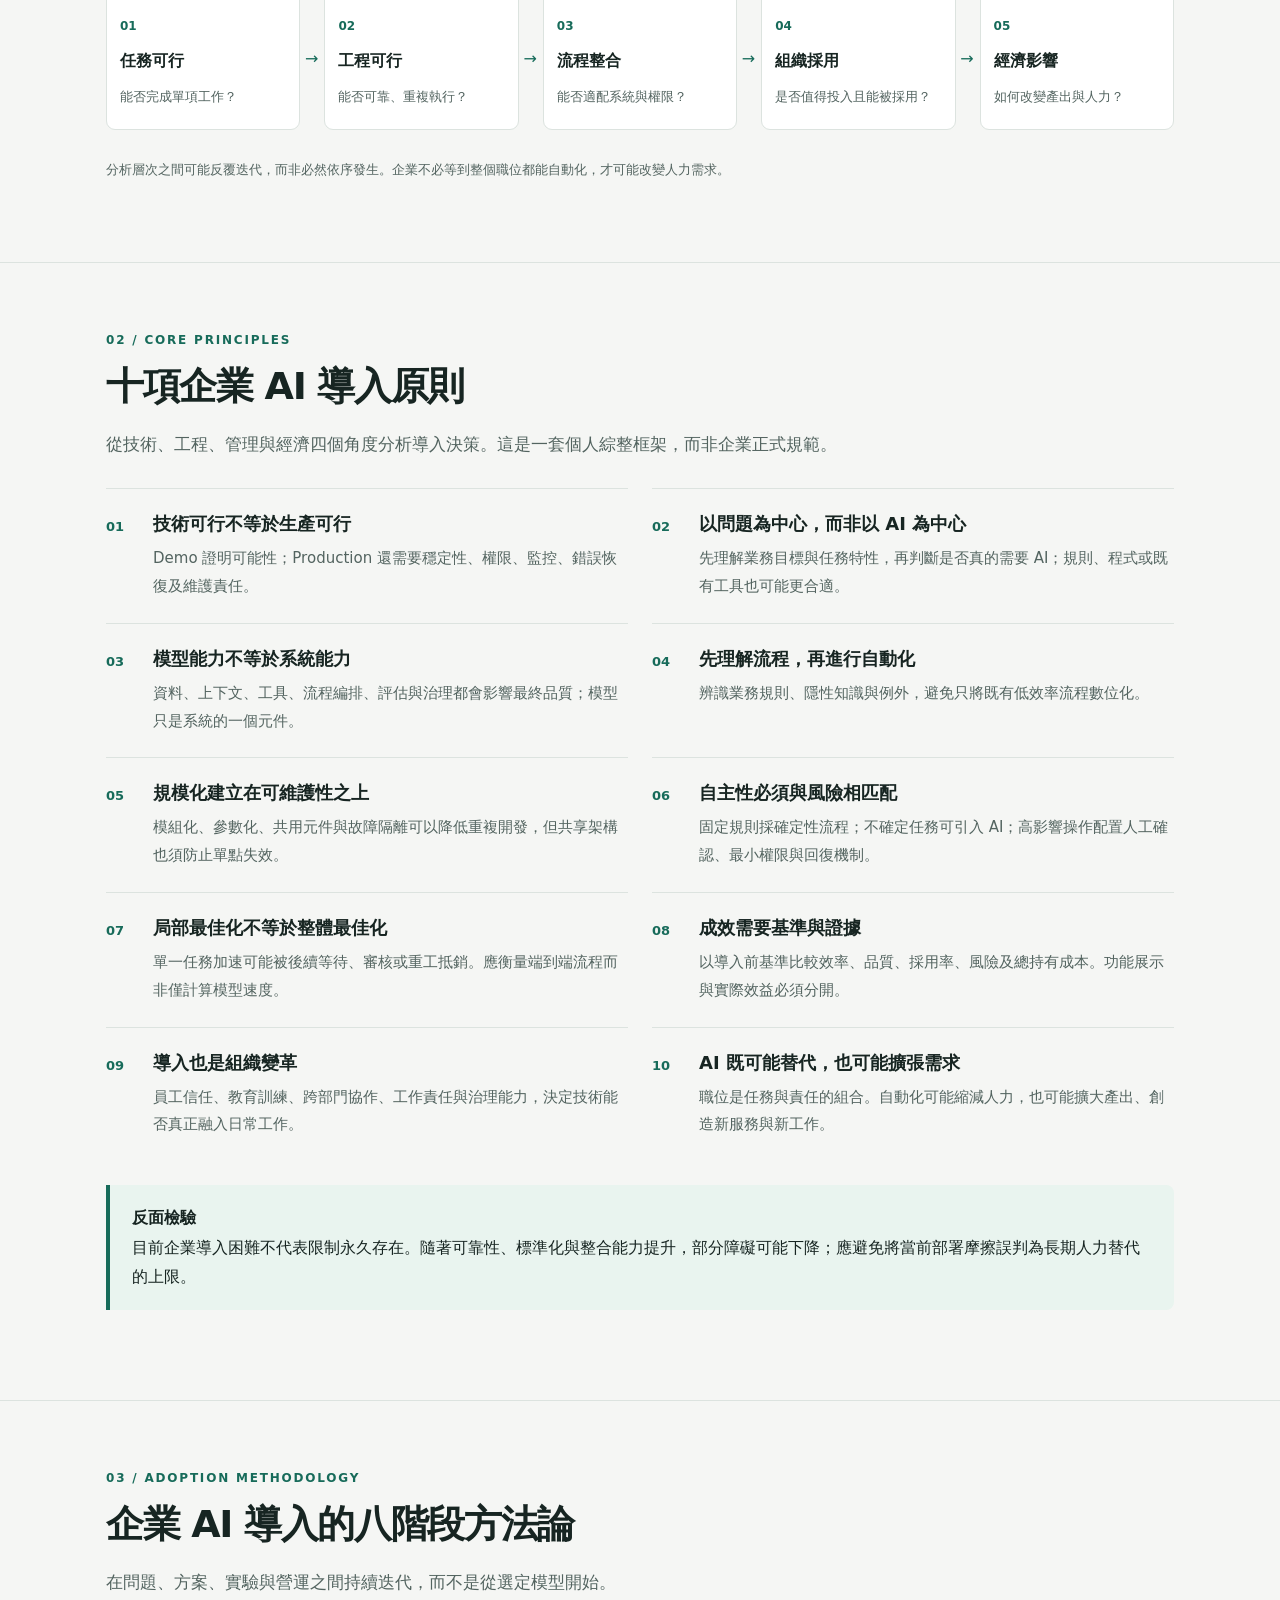
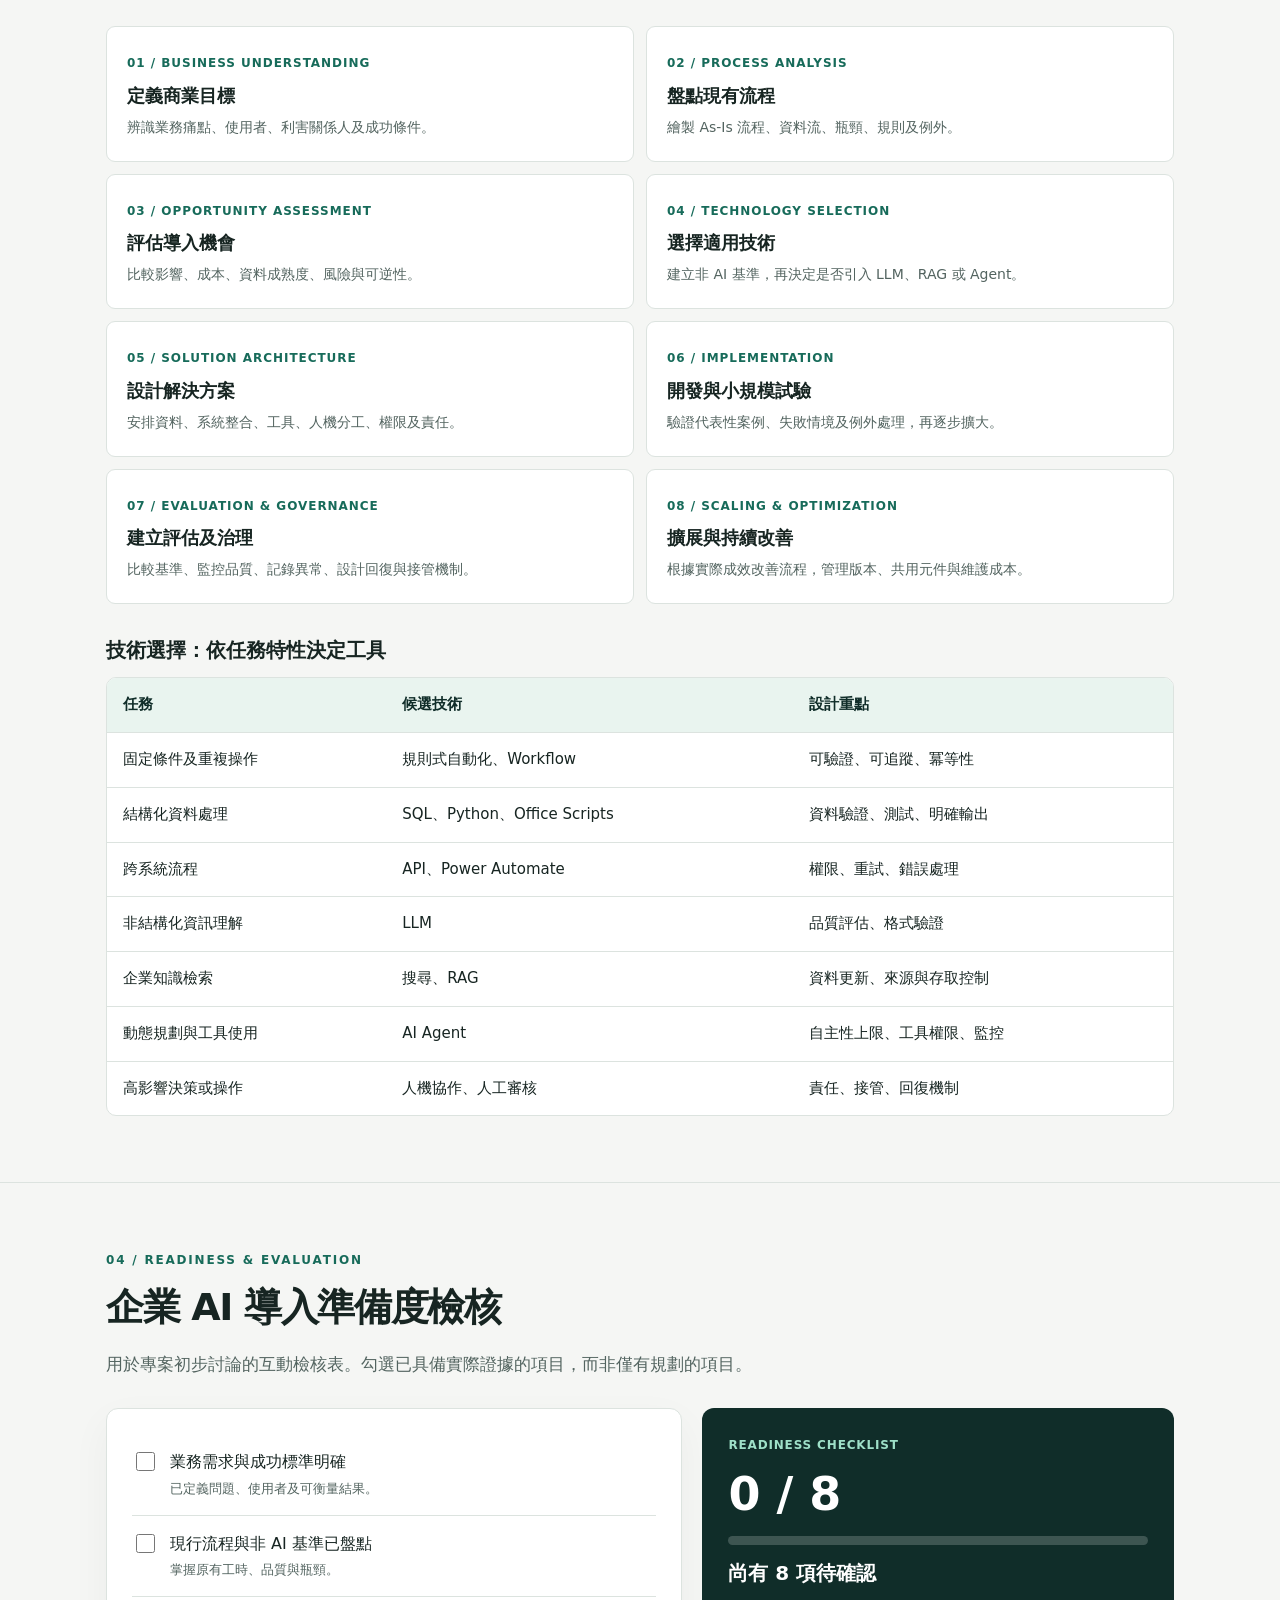
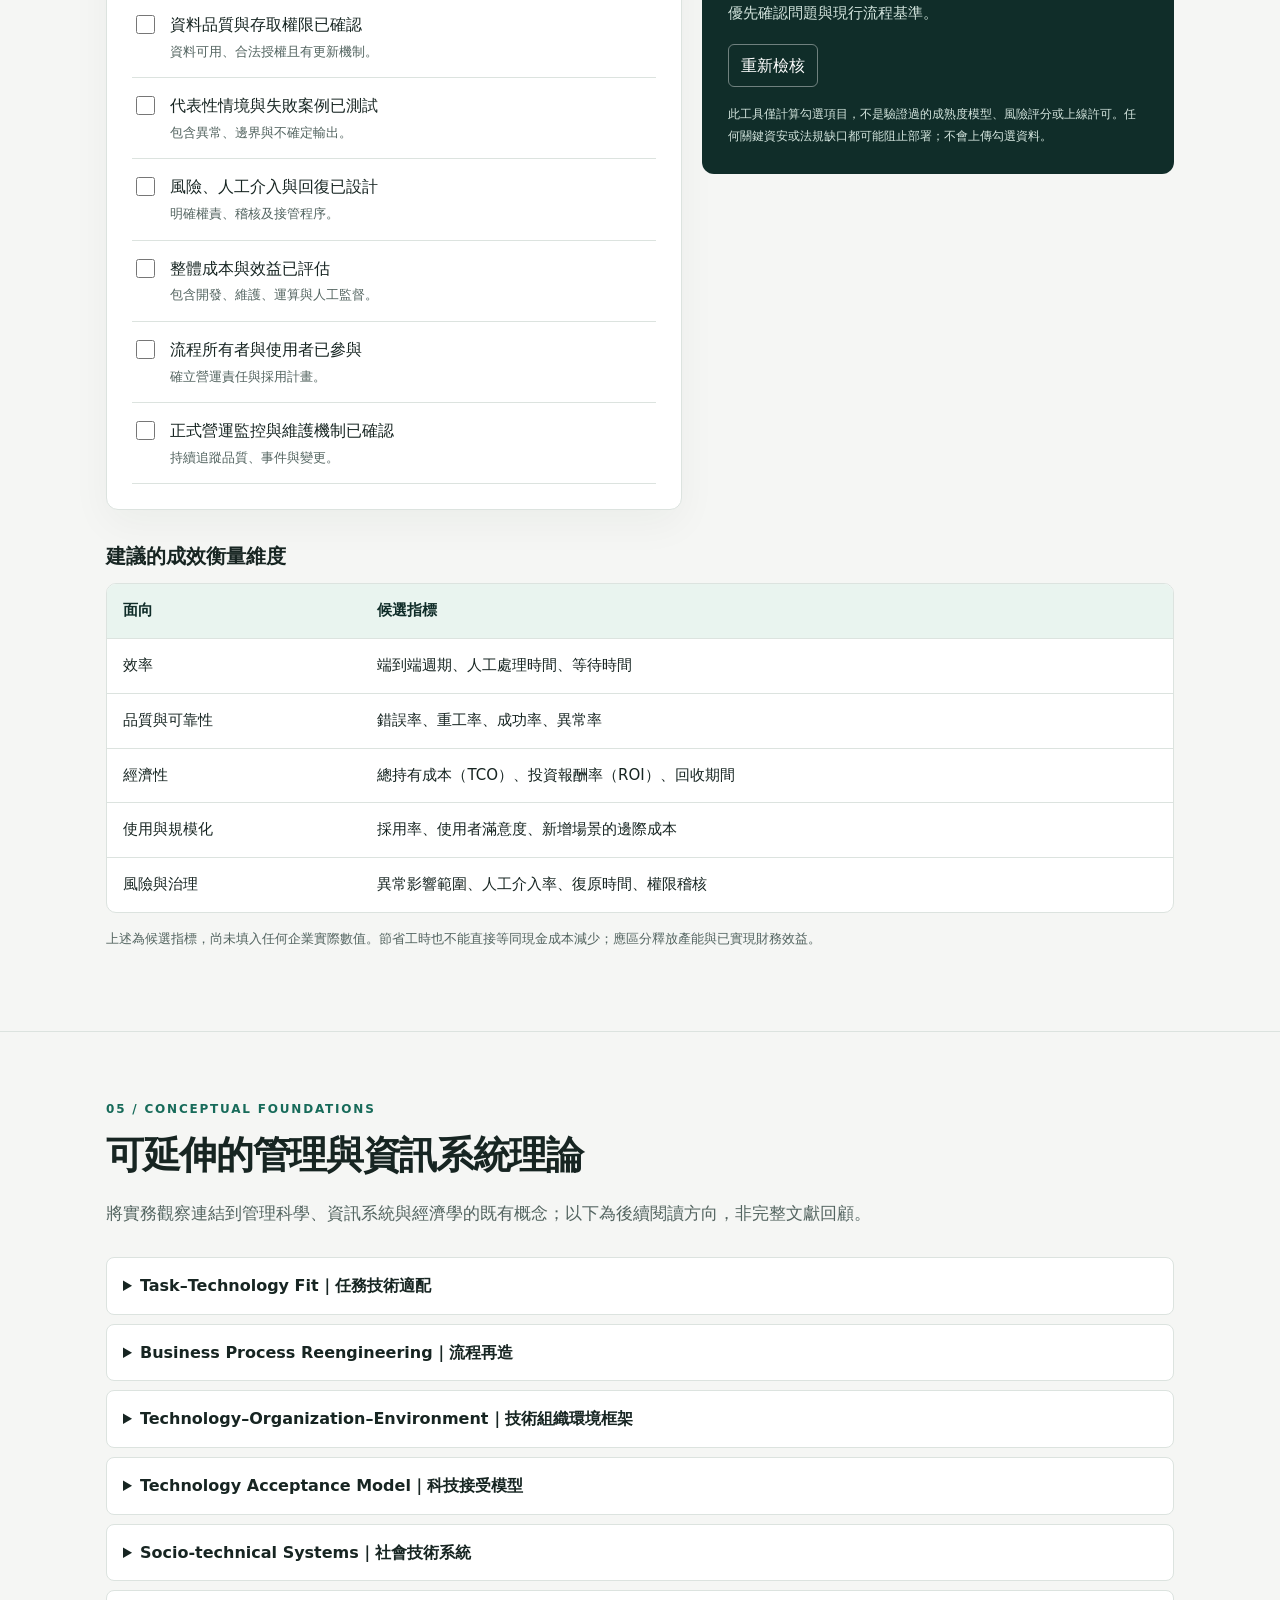
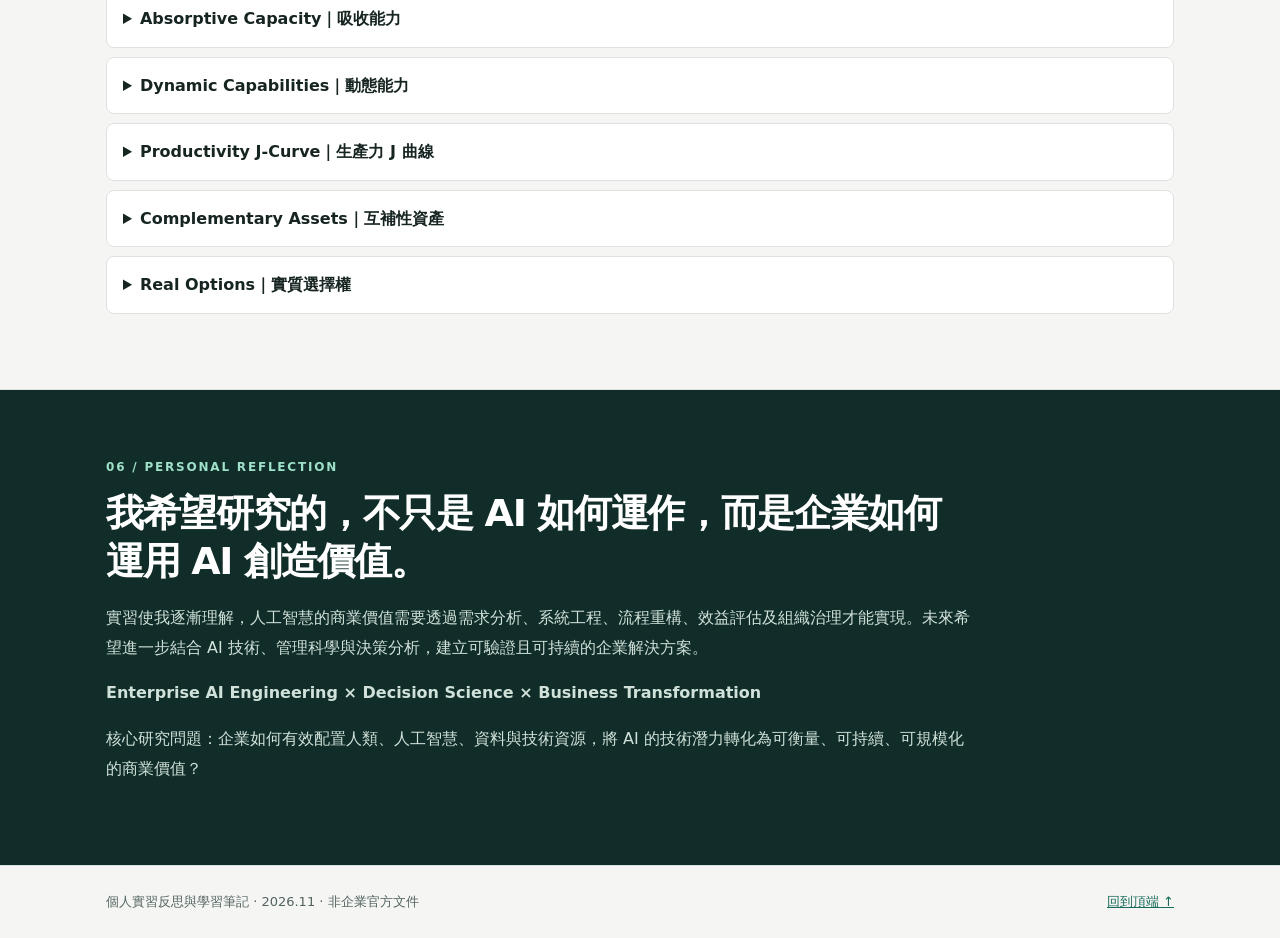
==== commit 7eb0c47b: "Apply Codex and Antigravity review fixes to the site Align the sales-credit tables, avoid single-cha" ====
--- a/enterprise-ai/index.html
+++ b/enterprise-ai/index.html
@@ -6,8 +6,8 @@
 <meta name="description" content="從企業流程自動化實習出發，探討人工智慧導入、系統設計、組織變革與商業價值。">
 <style>
 :root{color-scheme:light;--bg:#f5f6f4;--paper:#fff;--ink:#172522;--muted:#536460;--line:#dce3df;--accent:#176b5a;--dark:#102d29;--pale:#e9f4ef;--warm:#9c5a27;--shadow:0 14px 40px #1725220b}
-*{box-sizing:border-box}html{scroll-behavior:smooth;scroll-padding-top:80px}body{margin:0;font:16px/1.85 system-ui,-apple-system,"Noto Sans TC","Microsoft JhengHei",sans-serif;background:var(--bg);color:var(--ink)}a{color:var(--accent)}button,input,select{font:inherit}button:focus-visible,a:focus-visible,input:focus-visible{outline:3px solid #c88640;outline-offset:3px}.wrap{max-width:1120px;margin:auto;padding:0 26px}.top{position:sticky;top:0;z-index:5;background:#f5f6f4f5;border-bottom:1px solid var(--line);backdrop-filter:blur(12px)}.nav{display:flex;justify-content:space-between;align-items:center;gap:20px;min-height:64px}.brand{font-size:13px;font-weight:800;letter-spacing:.09em;color:var(--ink);text-decoration:none;white-space:nowrap}.links{display:flex;gap:18px;overflow:auto;white-space:nowrap}.links a{font-size:13px;color:var(--muted);text-decoration:none}.links a:hover{color:var(--accent)}.hero{background:var(--dark);color:#f5f9f6;padding:84px 0 68px;position:relative;overflow:hidden}.hero:after{content:"";position:absolute;width:440px;height:440px;border:1px solid #bfe9d32b;border-radius:50%;right:-180px;top:-130px;box-shadow:0 0 0 70px #bfe9d30b,0 0 0 140px #bfe9d30a;pointer-events:none}.hero .wrap{position:relative;z-index:1}.eyebrow{font-size:12px;letter-spacing:.15em;text-transform:uppercase;font-weight:800;color:var(--accent);margin:0 0 12px}.hero .eyebrow{color:#9ee0c8}.hero h1{font-size:clamp(34px,6vw,66px);letter-spacing:-.055em;line-height:1.16;margin:12px 0 24px;max-width:890px}.hero .sub{font-size:clamp(17px,2.2vw,21px);max-width:790px;color:#c7d9d3}.hero .thesis{border-left:3px solid #93d9bc;padding-left:20px;max-width:830px;margin-top:30px;font-size:18px}.hero .cta{display:inline-block;background:#e0f3e8;color:var(--dark);padding:10px 20px;border-radius:7px;font-weight:750;text-decoration:none;margin-top:15px}.strip{display:grid;grid-template-columns:repeat(4,1fr);gap:1px;background:var(--line);border-bottom:1px solid var(--line)}.strip div{background:var(--paper);padding:22px;text-align:center}.strip b{display:block;color:var(--accent);font-size:18px}.strip small{color:var(--muted)}section{padding:66px 0;border-bottom:1px solid var(--line)}h2{font-size:clamp(26px,4vw,38px);line-height:1.25;letter-spacing:-.035em;margin:0 0 18px}h3{font-size:20px;line-height:1.45;margin:0 0 12px}p{margin:0 0 16px}.lede{max-width:850px;color:var(--muted);font-size:17px;margin-bottom:28px}.grid{display:grid;grid-template-columns:repeat(2,minmax(0,1fr));gap:16px}.card{background:var(--paper);border:1px solid var(--line);border-radius:12px;padding:25px;box-shadow:var(--shadow)}.card p:last-child{margin-bottom:0}.tag{font-size:12px;color:var(--accent);letter-spacing:.07em;font-weight:800;display:block;margin-bottom:10px}.note{font-size:13px;color:var(--muted);margin:14px 0}.callout{border-left:4px solid var(--accent);padding:18px 22px;background:var(--pale);margin:24px 0;border-radius:0 8px 8px 0}.callout p:last-child{margin:0}.flow{display:grid;grid-template-columns:repeat(5,minmax(0,1fr));gap:10px;margin:28px 0}.step{background:var(--paper);border:1px solid var(--line);padding:18px 13px;border-radius:9px;position:relative}.step .num{font-size:12px;color:var(--accent);font-weight:800}.step b{display:block;margin:6px 0}.step small{color:var(--muted);font-size:13px}.step:not(:last-child):after{content:"→";position:absolute;right:-13px;top:38%;color:var(--accent);z-index:1}.tablewrap{overflow:auto;border:1px solid var(--line);border-radius:10px;background:white}table{border-collapse:collapse;width:100%;font-size:15px;min-width:560px}th,td{padding:13px 16px;text-align:left;vertical-align:top;border-bottom:1px solid var(--line)}th{background:var(--pale);color:var(--dark)}tr:last-child td{border:0}.principles{display:grid;grid-template-columns:repeat(2,minmax(0,1fr));gap:0 24px}.principle{border-top:1px solid var(--line);padding:22px 0;display:grid;grid-template-columns:35px 1fr;gap:12px}.principle .n{font-size:13px;font-weight:800;color:var(--accent);padding-top:4px}.principle h3{font-size:18px;margin:0 0 8px}.principle p{font-size:15px;margin:0;color:var(--muted)}.road{display:grid;grid-template-columns:repeat(2,minmax(0,1fr));gap:12px}.road article{background:white;padding:20px;border:1px solid var(--line);border-radius:9px}.road strong{color:var(--accent);font-size:12px;letter-spacing:.08em}.road h3{margin:6px 0;font-size:18px}.road p{margin:0;font-size:14px;color:var(--muted)}.tool{display:grid;grid-template-columns:1.1fr .9fr;gap:20px;align-items:start}.check label{display:flex;gap:12px;align-items:flex-start;padding:13px 0;border-bottom:1px solid var(--line);cursor:pointer}.check input{width:19px;height:19px;accent-color:var(--accent);margin-top:5px;flex:none}.check span{display:block}.check small{display:block;color:var(--muted)}.result{background:var(--dark);color:white;padding:26px;border-radius:12px}.result .score{font-size:46px;line-height:1.2;font-weight:750;font-variant-numeric:tabular-nums}.track{height:9px;background:#ffffff30;border-radius:8px;margin:14px 0;overflow:hidden}.fill{height:100%;width:0;background:#9ee0c8;transition:width .2s}.result p{color:#d5e6df;font-size:15px}.result button{border:1px solid #ffffff66;background:transparent;color:white;border-radius:6px;padding:6px 12px;cursor:pointer}.theories details{background:white;border:1px solid var(--line);border-radius:8px;padding:13px 16px;margin:9px 0}.theories summary{cursor:pointer;font-weight:700}.theories p{color:var(--muted);margin:9px 0 0;font-size:15px}.theories small{color:var(--muted)}.closing{background:var(--dark);color:white}.closing .eyebrow{color:#9ee0c8}.closing p{color:#d0e1d9;max-width:870px}.closing h2{max-width:850px}.foot{padding:24px 0;color:var(--muted);font-size:13px}.foot .wrap{display:flex;justify-content:space-between;gap:15px;flex-wrap:wrap}
-@media(max-width:740px){.wrap{padding:0 18px}.nav{align-items:flex-start;flex-direction:column;gap:0;padding:10px 18px}.links{width:100%;padding:6px 0;gap:16px}html{scroll-padding-top:105px}.hero{padding:54px 0 44px}.strip{grid-template-columns:repeat(2,1fr)}.strip div{padding:15px}.grid,.principles,.road,.tool{grid-template-columns:1fr}.flow{grid-template-columns:1fr}.step:not(:last-child):after{content:"↓";right:20px;top:auto;bottom:-19px}.step{padding:12px 18px}section{padding:42px 0}.card{padding:20px}}
+*{box-sizing:border-box}html{scroll-behavior:smooth;scroll-padding-top:80px}body{margin:0;font:16px/1.85 system-ui,-apple-system,"Noto Sans TC","Microsoft JhengHei",sans-serif;background:var(--bg);color:var(--ink)}a{color:var(--accent)}button,input,select{font:inherit}button:focus-visible,a:focus-visible,input:focus-visible{outline:3px solid #c88640;outline-offset:3px}.wrap{max-width:1120px;margin:auto;padding:0 26px}.top{position:sticky;top:0;z-index:5;background:#f5f6f4f5;border-bottom:1px solid var(--line);backdrop-filter:blur(12px)}.nav{display:flex;justify-content:space-between;align-items:center;gap:20px;min-height:64px}.brand{font-size:13px;font-weight:800;letter-spacing:.09em;color:var(--ink);text-decoration:none;white-space:nowrap}.links{display:flex;gap:18px;overflow:auto;white-space:nowrap}.links a{font-size:13px;color:var(--muted);text-decoration:none}.links a:hover{color:var(--accent)}.hero{background:var(--dark);color:#f5f9f6;padding:84px 0 68px;position:relative;overflow:hidden}.hero:after{content:"";position:absolute;width:440px;height:440px;border:1px solid #bfe9d32b;border-radius:50%;right:-180px;top:-130px;box-shadow:0 0 0 70px #bfe9d30b,0 0 0 140px #bfe9d30a;pointer-events:none}.hero .wrap{position:relative;z-index:1}.eyebrow{font-size:12px;letter-spacing:.15em;text-transform:uppercase;font-weight:800;color:var(--accent);margin:0 0 12px}.hero .eyebrow{color:#9ee0c8}.hero h1{font-size:clamp(34px,6vw,66px);letter-spacing:-.055em;line-height:1.16;margin:12px 0 24px;max-width:890px}.hero .sub{font-size:clamp(17px,2.2vw,21px);max-width:790px;color:#c7d9d3}.hero .thesis{border-left:3px solid #93d9bc;padding-left:20px;max-width:830px;margin-top:30px;font-size:18px}.hero .cta{display:inline-block;background:#e0f3e8;color:var(--dark);padding:10px 20px;border-radius:7px;font-weight:750;text-decoration:none;margin-top:15px}.strip{display:grid;grid-template-columns:repeat(4,1fr);gap:1px;background:var(--line);border-bottom:1px solid var(--line)}.strip div{background:var(--paper);padding:22px;text-align:center}.strip b{display:block;color:var(--accent);font-size:18px}.strip small{color:var(--muted)}section{padding:66px 0;border-bottom:1px solid var(--line)}h2{font-size:clamp(26px,4vw,38px);line-height:1.25;letter-spacing:-.035em;margin:0 0 18px}h3{font-size:20px;line-height:1.45;margin:0 0 12px}p{margin:0 0 16px}.lede{max-width:850px;color:var(--muted);font-size:17px;margin-bottom:28px}.grid{display:grid;grid-template-columns:repeat(2,minmax(0,1fr));gap:16px}.card{background:var(--paper);border:1px solid var(--line);border-radius:12px;padding:25px;box-shadow:var(--shadow)}.card p:last-child{margin-bottom:0}.tag{font-size:12px;color:var(--accent);letter-spacing:.07em;font-weight:800;display:block;margin-bottom:10px}.note{font-size:13px;color:var(--muted);margin:14px 0}.callout{border-left:4px solid var(--accent);padding:18px 22px;background:var(--pale);margin:24px 0;border-radius:0 8px 8px 0}.callout p:last-child{margin:0}.flow{display:grid;grid-template-columns:repeat(5,minmax(0,1fr));gap:24px;margin:28px 0}.step{background:var(--paper);border:1px solid var(--line);padding:18px 13px;border-radius:9px;position:relative}.step .num{font-size:12px;color:var(--accent);font-weight:800}.step b{display:block;margin:6px 0}.step small{color:var(--muted);font-size:13px}.step:not(:last-child):after{content:"→";position:absolute;right:-19px;top:38%;color:var(--accent);z-index:1}.tablewrap{overflow:auto;border:1px solid var(--line);border-radius:10px;background:white}table{border-collapse:collapse;width:100%;font-size:15px;min-width:560px}th,td{padding:13px 16px;text-align:left;vertical-align:top;border-bottom:1px solid var(--line)}th{background:var(--pale);color:var(--dark)}tr:last-child td{border:0}.principles{display:grid;grid-template-columns:repeat(2,minmax(0,1fr));gap:0 24px}.principle{border-top:1px solid var(--line);padding:22px 0;display:grid;grid-template-columns:35px 1fr;gap:12px}.principle .n{font-size:13px;font-weight:800;color:var(--accent);padding-top:4px}.principle h3{font-size:18px;margin:0 0 8px}.principle p{font-size:15px;margin:0;color:var(--muted)}.road{display:grid;grid-template-columns:repeat(2,minmax(0,1fr));gap:12px}.road article{background:white;padding:20px;border:1px solid var(--line);border-radius:9px}.road strong{color:var(--accent);font-size:12px;letter-spacing:.08em}.road h3{margin:6px 0;font-size:18px}.road p{margin:0;font-size:14px;color:var(--muted)}.tool{display:grid;grid-template-columns:1.1fr .9fr;gap:20px;align-items:start}.check label{display:flex;gap:12px;align-items:flex-start;padding:13px 0;border-bottom:1px solid var(--line);cursor:pointer}.check input{width:19px;height:19px;accent-color:var(--accent);margin-top:5px;flex:none}.check span{display:block}.check small{display:block;color:var(--muted)}.result{background:var(--dark);color:white;padding:26px;border-radius:12px}.result .score{font-size:46px;line-height:1.2;font-weight:750;font-variant-numeric:tabular-nums}.track{height:9px;background:#ffffff30;border-radius:8px;margin:14px 0;overflow:hidden}.fill{height:100%;width:0;background:#9ee0c8;transition:width .2s}.result p{color:#d5e6df;font-size:15px}.result button{border:1px solid #ffffff66;background:transparent;color:white;border-radius:6px;padding:6px 12px;cursor:pointer}.theories details{background:white;border:1px solid var(--line);border-radius:8px;padding:13px 16px;margin:9px 0}.theories summary{cursor:pointer;font-weight:700}.theories p{color:var(--muted);margin:9px 0 0;font-size:15px}.theories small{color:var(--muted)}.closing{background:var(--dark);color:white}.closing .eyebrow{color:#9ee0c8}.closing p{color:#d0e1d9;max-width:870px}.closing h2{max-width:850px}.foot{padding:24px 0;color:var(--muted);font-size:13px}.foot .wrap{display:flex;justify-content:space-between;gap:15px;flex-wrap:wrap}
+@media(max-width:740px){.wrap{padding:0 18px}.nav{align-items:flex-start;flex-direction:column;gap:0;padding:10px 18px}.links{width:100%;padding:6px 0;gap:16px}html{scroll-padding-top:105px}.hero{padding:54px 0 44px}.strip{grid-template-columns:repeat(2,1fr)}.strip div{padding:15px}.grid,.principles,.road,.tool{grid-template-columns:1fr}.flow{grid-template-columns:1fr;gap:26px}.step:not(:last-child):after{content:"↓";right:auto;left:50%;transform:translateX(-50%);top:auto;bottom:-25px}.step{padding:12px 18px}section{padding:42px 0}.card{padding:20px}}
 @media(prefers-reduced-motion:reduce){html{scroll-behavior:auto}.fill{transition:none}}
 </style></head>
 <body id="top"><header class="top"><nav class="wrap nav" aria-label="主要導覽"><a class="brand" href="#top">ENTERPRISE AI / FIELD NOTES</a><div class="links"><a href="#experience">實習觀察</a><a href="#principles">核心觀點</a><a href="#framework">導入方法</a><a href="#evaluation">評估工具</a><a href="#theory">理論基礎</a></div></nav></header>
@@ -42,7 +42,7 @@
 <article><strong>06 / IMPLEMENTATION</strong><h3>開發與小規模試驗</h3><p>驗證代表性案例、失敗情境及例外處理，再逐步擴大。</p></article>
 <article><strong>07 / EVALUATION & GOVERNANCE</strong><h3>建立評估及治理</h3><p>比較基準、監控品質、記錄異常、設計回復與接管機制。</p></article>
 <article><strong>08 / SCALING & OPTIMIZATION</strong><h3>擴展與持續改善</h3><p>根據實際成效改善流程，管理版本、共用元件與維護成本。</p></article>
-</div><h3 style="margin-top:32px">技術選擇：依任務特性決定工具</h3><div class="tablewrap"><table><thead><tr><th scope="col">任務</th><th scope="col">候選技術</th><th scope="col">設計重點</th></tr></thead><tbody><tr><td>固定條件及重複操作</td><td>規則式自動化、Workflow</td><td>可驗證、可追蹤、冪等性</td></tr><tr><td>結構化資料處理</td><td>SQL、Python、Office Scripts</td><td>資料驗證、測試、明確輸出</td></tr><tr><td>跨系統流程</td><td>API、Power Automate</td><td>權限、重試、錯誤處理</td></tr><tr><td>非結構化資訊理解</td><td>LLM</td><td>品質評估、格式驗證</td></tr><tr><td>企業知識檢索</td><td>搜尋、RAG</td><td>資料更新、來源與存取控制</td></tr><tr><td>動態規劃與工具使用</td><td>AI Agent</td><td>自主性上限、工具權限、監控</td></tr><tr><td>高影響決策或操作</td><td>人機協作、人工審核</td><td>責任、接管、回復機制</td></tr></tbody></table></div></div></section>
+</div><h3 style="margin-top:32px">技術選擇：依任務特性決定工具</h3><div class="tablewrap" tabindex="0" role="region" aria-label="技術選擇表"><table><thead><tr><th scope="col">任務</th><th scope="col">候選技術</th><th scope="col">設計重點</th></tr></thead><tbody><tr><td>固定條件及重複操作</td><td>規則式自動化、Workflow</td><td>可驗證、可追蹤、冪等性</td></tr><tr><td>結構化資料處理</td><td>SQL、Python、Office Scripts</td><td>資料驗證、測試、明確輸出</td></tr><tr><td>跨系統流程</td><td>API、Power Automate</td><td>權限、重試、錯誤處理</td></tr><tr><td>非結構化資訊理解</td><td>LLM</td><td>品質評估、格式驗證</td></tr><tr><td>企業知識檢索</td><td>搜尋、RAG</td><td>資料更新、來源與存取控制</td></tr><tr><td>動態規劃與工具使用</td><td>AI Agent</td><td>自主性上限、工具權限、監控</td></tr><tr><td>高影響決策或操作</td><td>人機協作、人工審核</td><td>責任、接管、回復機制</td></tr></tbody></table></div></div></section>
 <section id="evaluation"><div class="wrap"><p class="eyebrow">04 / Readiness & evaluation</p><h2>企業 AI 導入準備度檢核</h2><p class="lede">用於專案初步討論的互動檢核表。勾選已具備實際證據的項目，而非僅有規劃的項目。</p><div class="tool"><div class="card check" id="checklist">
 <label><input type="checkbox"><span>業務需求與成功標準明確<small>已定義問題、使用者及可衡量結果。</small></span></label>
 <label><input type="checkbox"><span>現行流程與非 AI 基準已盤點<small>掌握原有工時、品質與瓶頸。</small></span></label>
@@ -53,7 +53,7 @@
 <label><input type="checkbox"><span>流程所有者與使用者已參與<small>確立營運責任與採用計畫。</small></span></label>
 <label><input type="checkbox"><span>正式營運監控與維護機制已確認<small>持續追蹤品質、事件與變更。</small></span></label>
 </div><aside class="result" aria-live="polite"><span class="tag" style="color:#9ee0c8">READINESS CHECKLIST</span><div class="score" id="score">0 / 8</div><div class="track" aria-hidden="true"><div class="fill" id="fill"></div></div><h3 id="status">尚有準備事項待確認</h3><p id="hint">先確認問題與流程基準，再評估其他項目。</p><button id="reset" type="button">重新檢核</button><p style="margin:16px 0 0;font-size:12px">此工具僅計算勾選項目，不是驗證過的成熟度模型、風險評分或上線許可。任何關鍵資安或法規缺口都可能阻止部署；不會上傳勾選資料。</p></aside></div>
-<h3 style="margin-top:32px">建議的成效衡量維度</h3><div class="tablewrap"><table><thead><tr><th scope="col">面向</th><th scope="col">候選指標</th></tr></thead><tbody><tr><td>效率</td><td>端到端週期、人工處理時間、等待時間</td></tr><tr><td>品質與可靠性</td><td>錯誤率、重工率、成功率、異常率</td></tr><tr><td>經濟性</td><td>總持有成本（TCO）、投資報酬率（ROI）、回收期間</td></tr><tr><td>使用與規模化</td><td>採用率、使用者滿意度、新增場景的邊際成本</td></tr><tr><td>風險與治理</td><td>異常影響範圍、人工介入率、復原時間、權限稽核</td></tr></tbody></table></div><p class="note">上述為候選指標，尚未填入任何企業實際數值。節省工時也不能直接等同現金成本減少；應區分釋放產能與已實現財務效益。</p></div></section>
+<h3 style="margin-top:32px">建議的成效衡量維度</h3><div class="tablewrap" tabindex="0" role="region" aria-label="成效衡量表"><table><thead><tr><th scope="col">面向</th><th scope="col">候選指標</th></tr></thead><tbody><tr><td>效率</td><td>端到端週期、人工處理時間、等待時間</td></tr><tr><td>品質與可靠性</td><td>錯誤率、重工率、成功率、異常率</td></tr><tr><td>經濟性</td><td>總持有成本（TCO）、投資報酬率（ROI）、回收期間</td></tr><tr><td>使用與規模化</td><td>採用率、使用者滿意度、新增場景的邊際成本</td></tr><tr><td>風險與治理</td><td>異常影響範圍、人工介入率、復原時間、權限稽核</td></tr></tbody></table></div><p class="note">上述為候選指標，尚未填入任何企業實際數值。節省工時也不能直接等同現金成本減少；應區分釋放產能與已實現財務效益。</p></div></section>
 <section id="theory"><div class="wrap"><p class="eyebrow">05 / Conceptual foundations</p><h2>可延伸的管理與資訊系統理論</h2><p class="lede">將實務觀察連結到管理科學、資訊系統與經濟學的既有概念；以下為後續閱讀方向，非完整文獻回顧。</p><div class="theories">
 <details><summary>Task–Technology Fit｜任務技術適配</summary><p>技術價值取決於其能力與任務需求的契合程度。對應企業 AI 的場景選擇與技術取捨。</p><small>Goodhue & Thompson (1995)</small></details>
 <details><summary>Business Process Reengineering｜流程再造</summary><p>重新設計端到端流程，而非僅將既有步驟自動化。</p><small>Hammer (1990)</small></details>
@@ -61,7 +61,7 @@
 <details><summary>Technology Acceptance Model｜科技接受模型</summary><p>從感知有用性與易用性理解員工採用系統的可能性。</p><small>Davis (1989)</small></details>
 <details><summary>Socio-technical Systems｜社會技術系統</summary><p>技術與人員、制度和組織安排需要共同考慮。</p></details>
 <details><summary>Absorptive Capacity｜吸收能力</summary><p>組織辨識、吸收與應用外部知識的能力會影響 AI 落地。</p><small>Cohen & Levinthal (1990)</small></details>
-<details><summary>Dynamic Capabilities｜動態能力</summary><p>企業能否感知機會、掌握機會與重構資源，影響技術所創造的長期價值。</p><small>Teece, Pisano & Shuen (1997)</small></details>
+<details><summary>Dynamic Capabilities｜動態能力</summary><p>企業能否感知機會、掌握機會與重構資源，影響技術所創造的長期價值。</p><small>Teece, Pisano & Shuen (1997)；三項能力見 Teece (2007)</small></details>
 <details><summary>Productivity J-Curve｜生產力 J 曲線</summary><p>互補性投資與組織調整可能造成短期生產力下降與較晚的效益釋放；並不保證所有導入成功。</p><small>Brynjolfsson, Rock & Syverson (2021)</small></details>
 <details><summary>Complementary Assets｜互補性資產</summary><p>通用模型不必然帶來持久優勢，資料、流程、通路與領域專業可能是價值實現的必要條件。</p><small>Teece (1986)</small></details>
 <details><summary>Real Options｜實質選擇權</summary><p>面對高度不確定性，可透過小規模試驗、分階段投資及停止條件保留調整彈性。</p></details>
